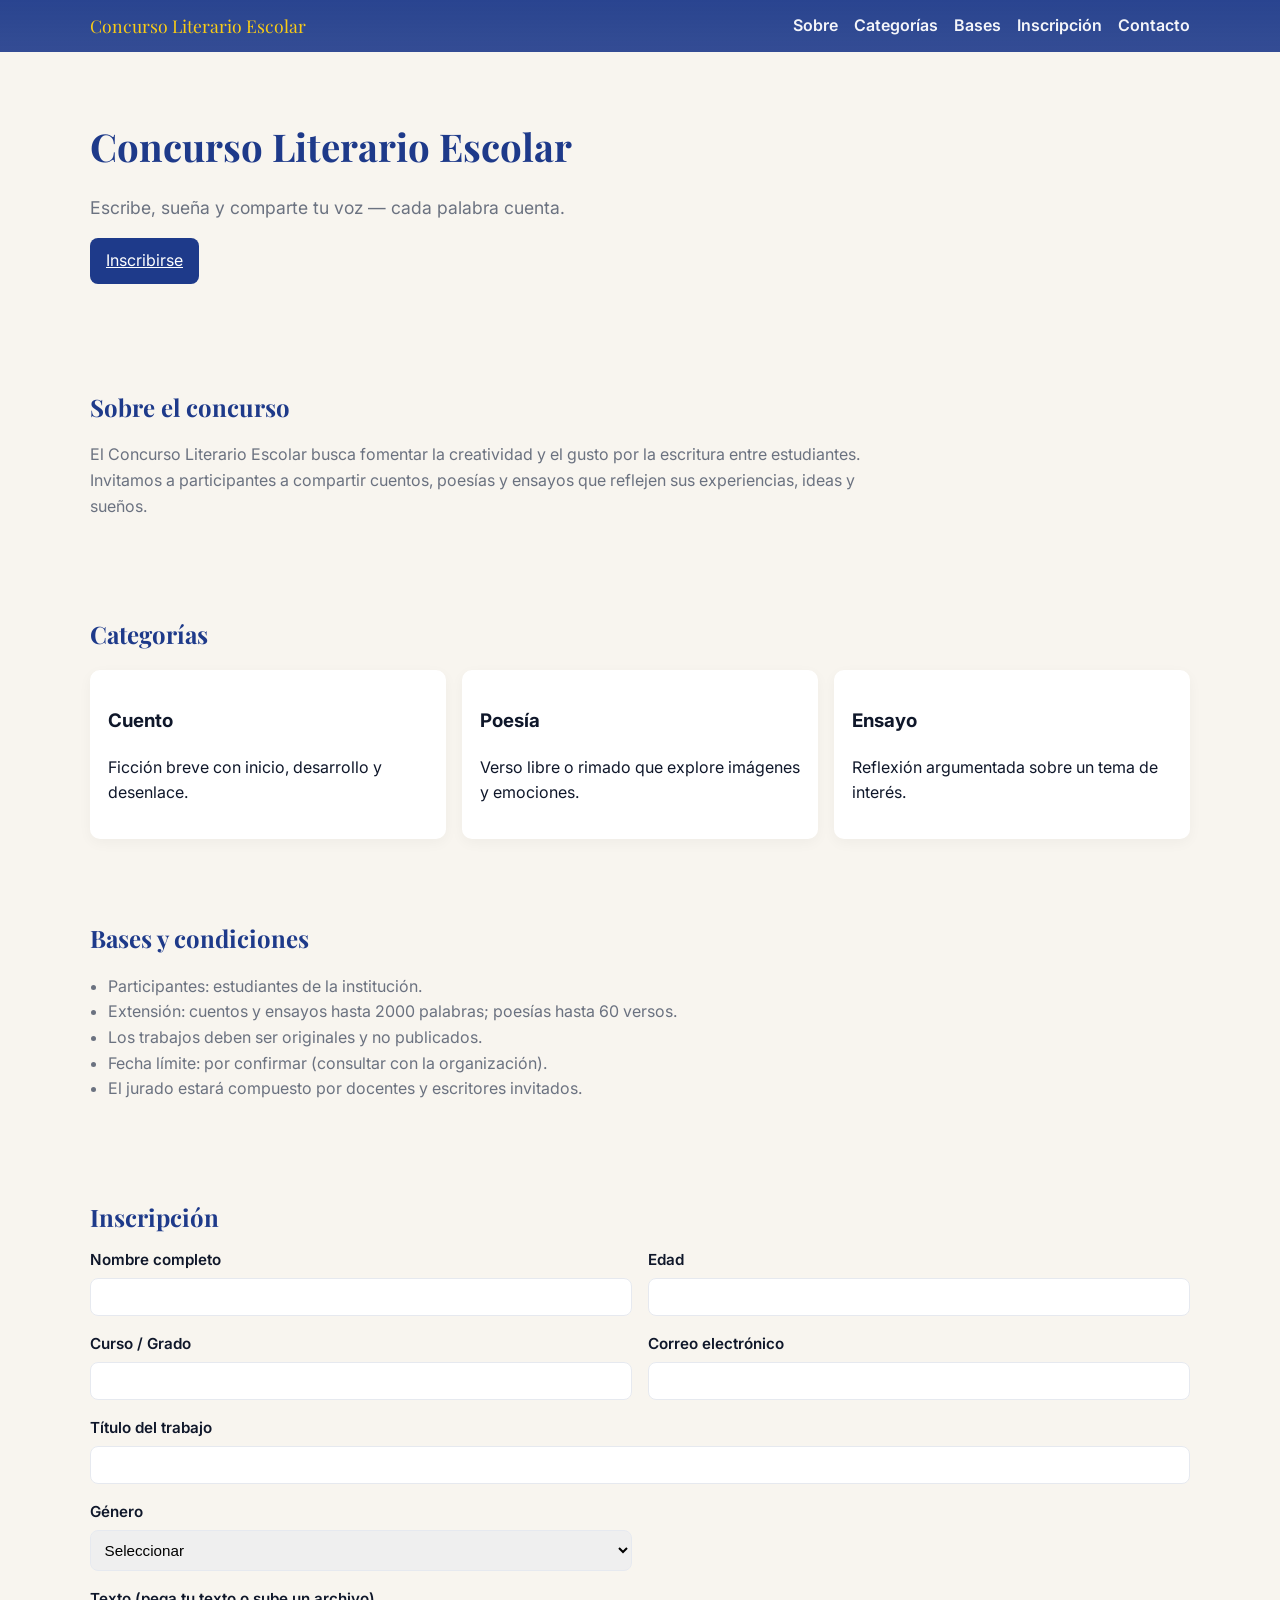
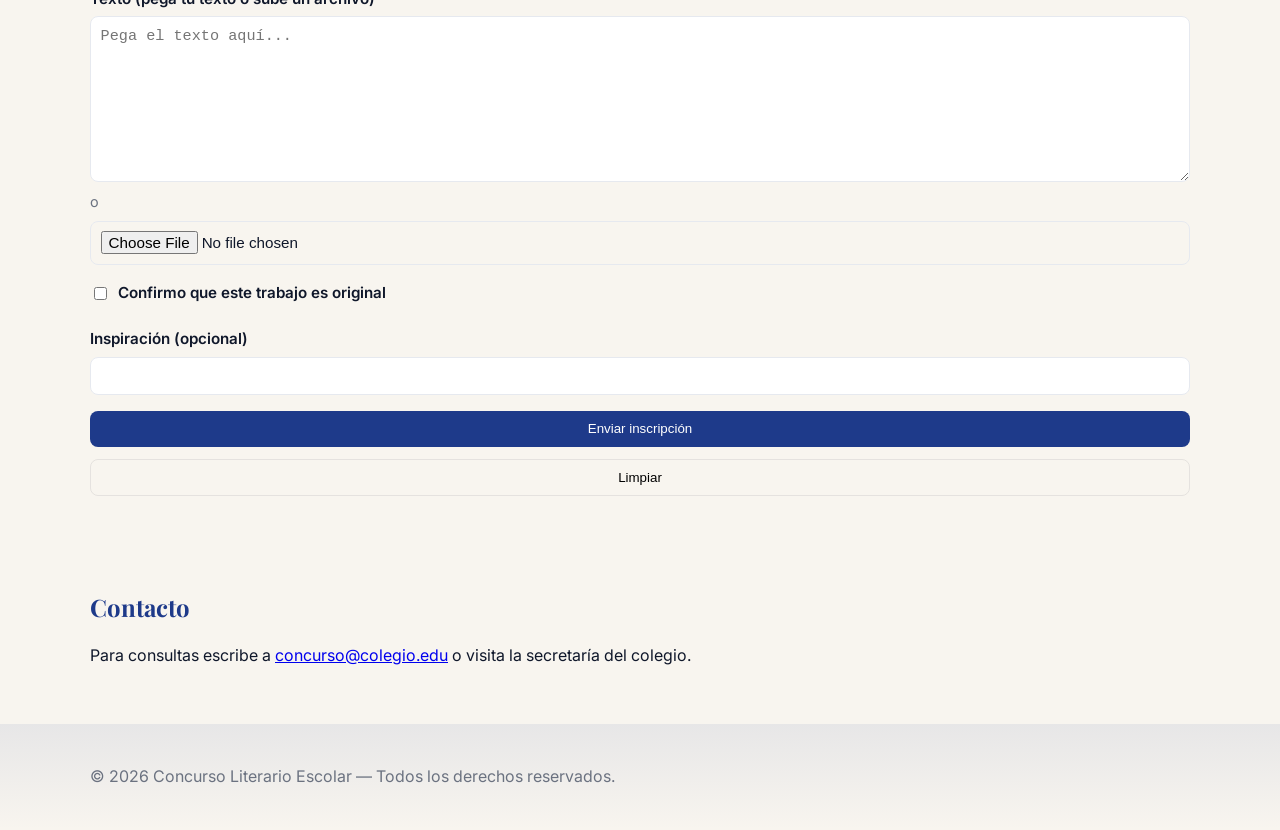
==== concurso literario/index.html @ e8740b3d "Add files via upload" ====
<!doctype html>
<html lang="es">
  <head>
    <meta charset="utf-8" />
    <meta name="viewport" content="width=device-width, initial-scale=1" />
    <title>Concurso Literario Escolar</title>
    <link rel="preconnect" href="https://fonts.googleapis.com">
    <link rel="preconnect" href="https://fonts.gstatic.com" crossorigin>
    <link href="https://fonts.googleapis.com/css2?family=Playfair+Display:wght@400;700&family=Inter:wght@300;400;600&display=swap" rel="stylesheet">
    <link rel="stylesheet" href="styles.css">
  </head>
  <body>
    <header class="site-header">
      <nav class="nav container">
        <a class="logo" href="#">Concurso Literario Escolar</a>
        <ul class="nav-links">
          <li><a href="#about">Sobre</a></li>
          <li><a href="#categories">Categorías</a></li>
          <li><a href="#rules">Bases</a></li>
          <li><a href="#register">Inscripción</a></li>
          <li><a href="#contact">Contacto</a></li>
        </ul>
      </nav>
    </header>

    <main>
      <section id="hero" class="hero">
        <div class="container hero-inner fade-in">
          <h1 class="hero-title">Concurso Literario Escolar</h1>
          <p class="hero-sub">Escribe, sueña y comparte tu voz — cada palabra cuenta.</p>
          <a class="btn primary" href="#register">Inscribirse</a>
        </div>
      </section>

      <section id="about" class="section container fade-in">
        <h2 class="section-title">Sobre el concurso</h2>
        <p class="lead">El Concurso Literario Escolar busca fomentar la creatividad y el gusto por la escritura entre estudiantes. Invitamos a participantes a compartir cuentos, poesías y ensayos que reflejen sus experiencias, ideas y sueños.</p>
      </section>

      <section id="categories" class="section container fade-in">
        <h2 class="section-title">Categorías</h2>
        <div class="cards">
          <article class="card">
            <h3>Cuento</h3>
            <p>Ficción breve con inicio, desarrollo y desenlace.</p>
          </article>
          <article class="card">
            <h3>Poesía</h3>
            <p>Verso libre o rimado que explore imágenes y emociones.</p>
          </article>
          <article class="card">
            <h3>Ensayo</h3>
            <p>Reflexión argumentada sobre un tema de interés.</p>
          </article>
        </div>
      </section>

      <section id="rules" class="section container fade-in">
        <h2 class="section-title">Bases y condiciones</h2>
        <ul class="rules-list">
          <li>Participantes: estudiantes de la institución.</li>
          <li>Extensión: cuentos y ensayos hasta 2000 palabras; poesías hasta 60 versos.</li>
          <li>Los trabajos deben ser originales y no publicados.</li>
          <li>Fecha límite: por confirmar (consultar con la organización).</li>
          <li>El jurado estará compuesto por docentes y escritores invitados.</li>
        </ul>
      </section>

      <section id="register" class="section container fade-in">
        <h2 class="section-title">Inscripción</h2>
        <form id="registrationForm" class="form-grid" novalidate>
          <div class="field">
            <label for="fullName">Nombre completo</label>
            <input id="fullName" name="fullName" type="text" required>
          </div>

          <div class="field">
            <label for="age">Edad</label>
            <input id="age" name="age" type="number" min="6" max="120" required>
          </div>

          <div class="field">
            <label for="grade">Curso / Grado</label>
            <input id="grade" name="grade" type="text" required>
          </div>

          <div class="field">
            <label for="email">Correo electrónico</label>
            <input id="email" name="email" type="email" required>
          </div>

          <div class="field wide">
            <label for="title">Título del trabajo</label>
            <input id="title" name="title" type="text" required>
          </div>

          <div class="field">
            <label for="genre">Género</label>
            <select id="genre" name="genre" required>
              <option value="">Seleccionar</option>
              <option value="cuento">Cuento</option>
              <option value="poesia">Poesía</option>
              <option value="ensayo">Ensayo</option>
            </select>
          </div>

          <div class="field wide">
            <label for="text">Texto (pega tu texto o sube un archivo)</label>
            <textarea id="text" name="text" rows="8" placeholder="Pega el texto aquí..."></textarea>
            <div class="or">o</div>
            <input id="file" name="file" type="file" accept=".txt,.doc,.docx,.pdf">
          </div>

          <div class="field wide">
            <label class="checkbox"><input id="original" name="original" type="checkbox" required>Confirmo que este trabajo es original</label>
          </div>

          <div class="field wide">
            <label for="inspiration">Inspiración (opcional)</label>
            <input id="inspiration" name="inspiration" type="text">
          </div>

          <div class="field wide actions">
            <button class="btn primary" type="submit">Enviar inscripción</button>
            <button class="btn ghost" type="reset">Limpiar</button>
          </div>
        </form>
        <div id="formMessage" class="form-message" aria-live="polite"></div>
      </section>

      <section id="contact" class="section container fade-in">
        <h2 class="section-title">Contacto</h2>
        <p>Para consultas escribe a <a href="mailto:concurso@colegio.edu">concurso@colegio.edu</a> o visita la secretaría del colegio.</p>
      </section>
    </main>

    <footer class="site-footer">
      <div class="container">
        <p>&copy; <span id="year"></span> Concurso Literario Escolar — Todos los derechos reservados.</p>
      </div>
    </footer>

    <script src="script.js"></script>
  </body>
</html>
---- concurso literario/styles.css ----
:root{
  --dark-blue:#1e3a8a;
  --soft-yellow:#facc15;
  --cream:#f8f5ef;
  --muted:#6b7280;
  --max-width:1100px;
}
*{box-sizing:border-box}
html,body{height:100%;margin:0;font-family:Inter,system-ui,-apple-system,Segoe UI,Roboto,"Helvetica Neue",Arial}
body{background:var(--cream);color:#0f172a;line-height:1.6}
.container{width:90%;max-width:var(--max-width);margin:0 auto}

/* Header */
.site-header{background:linear-gradient(180deg, rgba(30,58,138,0.95), rgba(30,58,138,0.9));color:white;position:sticky;top:0;z-index:50}
.nav{display:flex;align-items:center;justify-content:space-between;padding:0.75rem 0}
.logo{font-family:Playfair Display,serif;font-size:1.1rem;color:var(--soft-yellow);text-decoration:none}
.nav-links{list-style:none;margin:0;padding:0;display:flex;gap:1rem}
.nav-links a{color:white;text-decoration:none;font-weight:600;opacity:0.95}
.nav-links a:hover{color:var(--soft-yellow)}

/* Hero */
.hero{padding:4rem 0;background:linear-gradient(180deg, rgba(255,255,255,0.02), rgba(255,255,255,0));}
.hero-inner{display:flex;flex-direction:column;align-items:flex-start;gap:1rem}
.hero-title{font-family:Playfair Display,serif;font-size:2.4rem;color:var(--dark-blue);margin:0}
.hero-sub{font-size:1.1rem;color:var(--muted);margin:0}
.btn{display:inline-block;padding:0.65rem 1rem;border-radius:8px;border:none;cursor:pointer;transition:transform .18s ease,box-shadow .18s ease}
.btn.primary{background:var(--dark-blue);color:white}
.btn.primary:hover{transform:translateY(-3px);box-shadow:0 6px 18px rgba(30,58,138,0.18)}
.btn.ghost{background:transparent;border:1px solid rgba(15,23,42,0.08)}

/* Sections */
.section{padding:2.5rem 0}
.section-title{font-family:Playfair Display,serif;font-size:1.5rem;color:var(--dark-blue);margin:0 0 0.75rem}
.lead{color:var(--muted);max-width:70%}

.cards{display:grid;grid-template-columns:repeat(3,1fr);gap:1rem;margin-top:1rem}
.card{background:white;padding:1.1rem;border-radius:10px;box-shadow:0 4px 14px rgba(2,6,23,0.04);transition:transform .18s ease}
.card:hover{transform:translateY(-6px)}

.rules-list{padding-left:1.1rem;color:var(--muted)}

/* Form */
.form-grid{display:grid;grid-template-columns:repeat(2,1fr);gap:1rem}
.field{display:flex;flex-direction:column}
.field.wide{grid-column:1/-1}
.field label{font-weight:600;margin-bottom:0.35rem;font-size:0.95rem}
.field input,.field select,.field textarea{padding:0.6rem;border:1px solid #e6e9ef;border-radius:8px;font-size:0.95rem}
.field input:focus,.field select:focus,.field textarea:focus{outline:none;box-shadow:0 6px 18px rgba(30,58,138,0.06);border-color:var(--dark-blue)}
.or{margin:0.5rem 0;color:var(--muted);font-size:0.9rem}
.checkbox{display:flex;align-items:center;gap:0.5rem}
.actions{display:flex;gap:0.75rem;justify-content:flex-start}
.form-message{margin-top:0.75rem;color:green;font-weight:600}

/* Footer */
.site-footer{padding:1.5rem 0;background:linear-gradient(180deg, rgba(30,58,138,0.08), transparent);color:var(--muted)}

/* Utilities */
.fade-in{animation:fadeIn .7s ease both}
@keyframes fadeIn{from{opacity:0;transform:translateY(8px)}to{opacity:1;transform:none}}

/* Responsive */
@media (max-width:900px){
  .cards{grid-template-columns:repeat(2,1fr)}
  .lead{max-width:100%}
}
@media (max-width:700px){
  .nav-links{display:none}
  .hero-title{font-size:1.8rem}
  .form-grid{grid-template-columns:1fr}
  .cards{grid-template-columns:1fr}
}
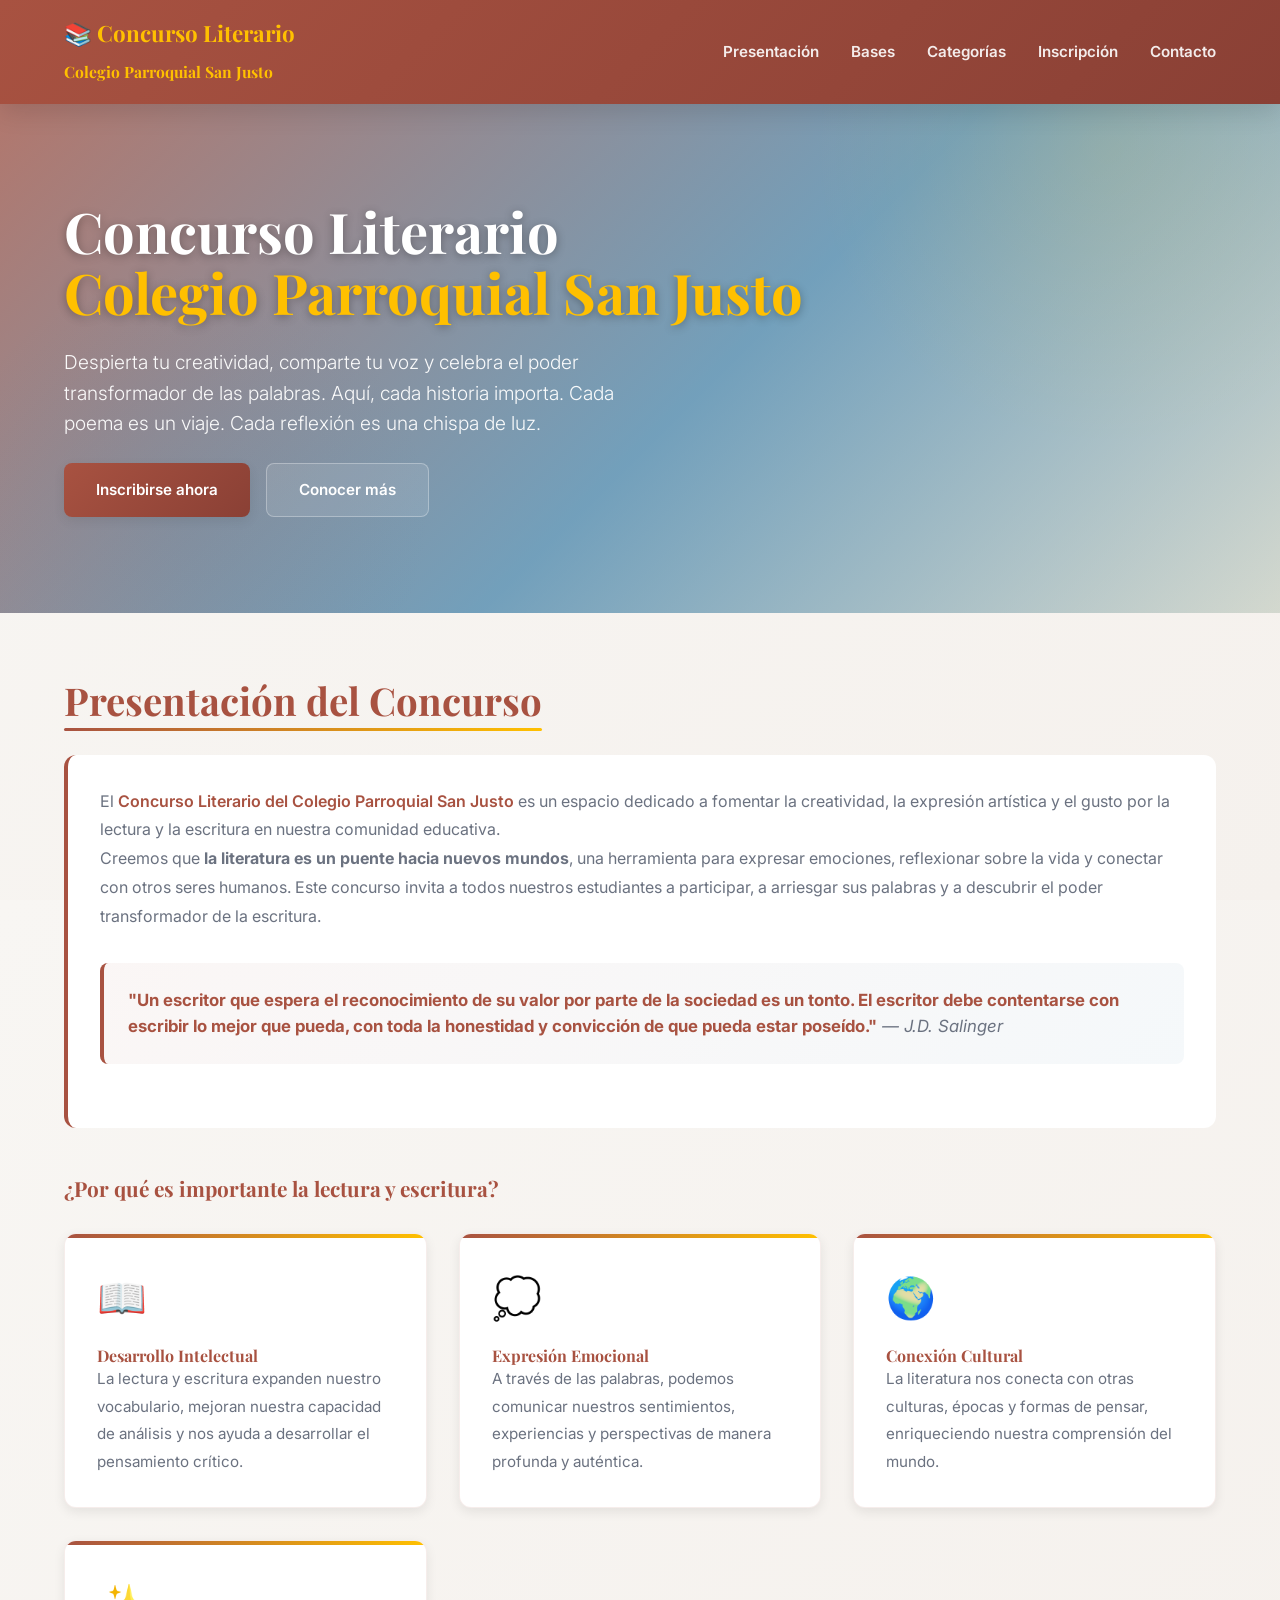
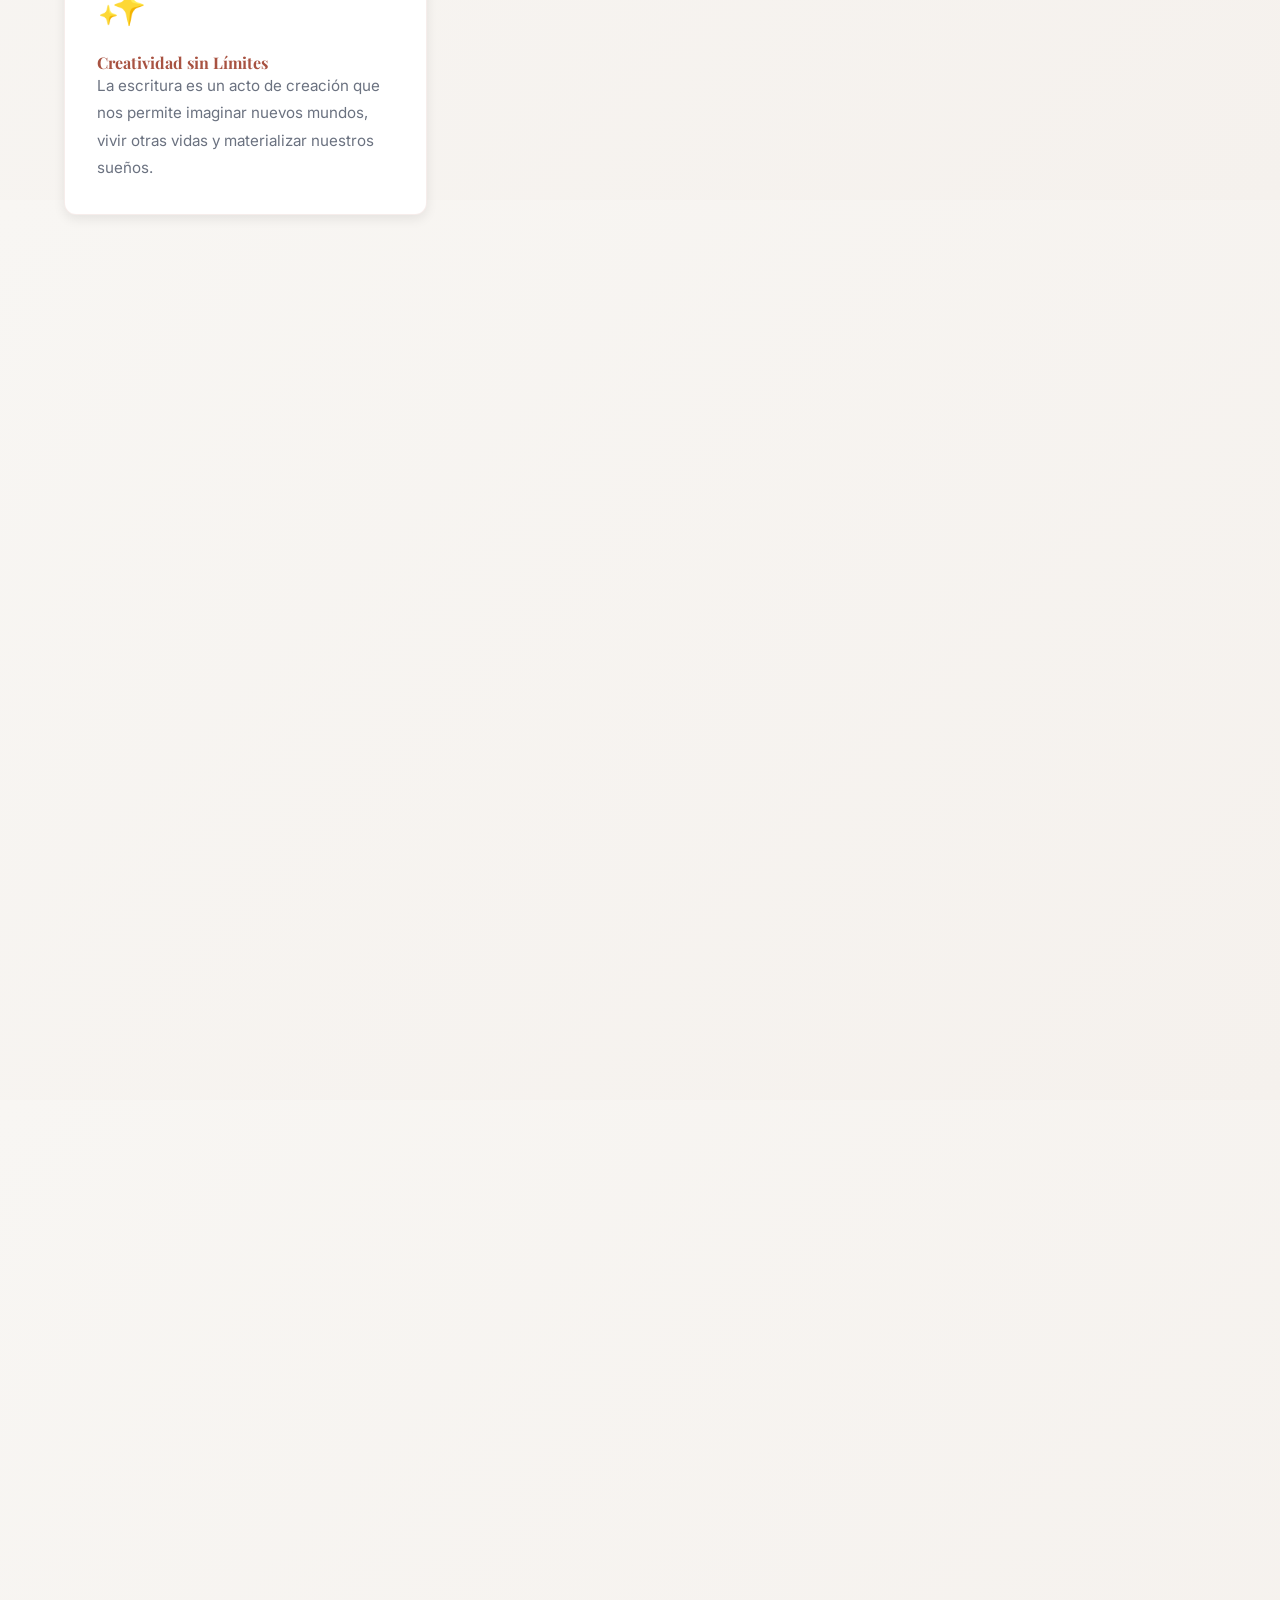
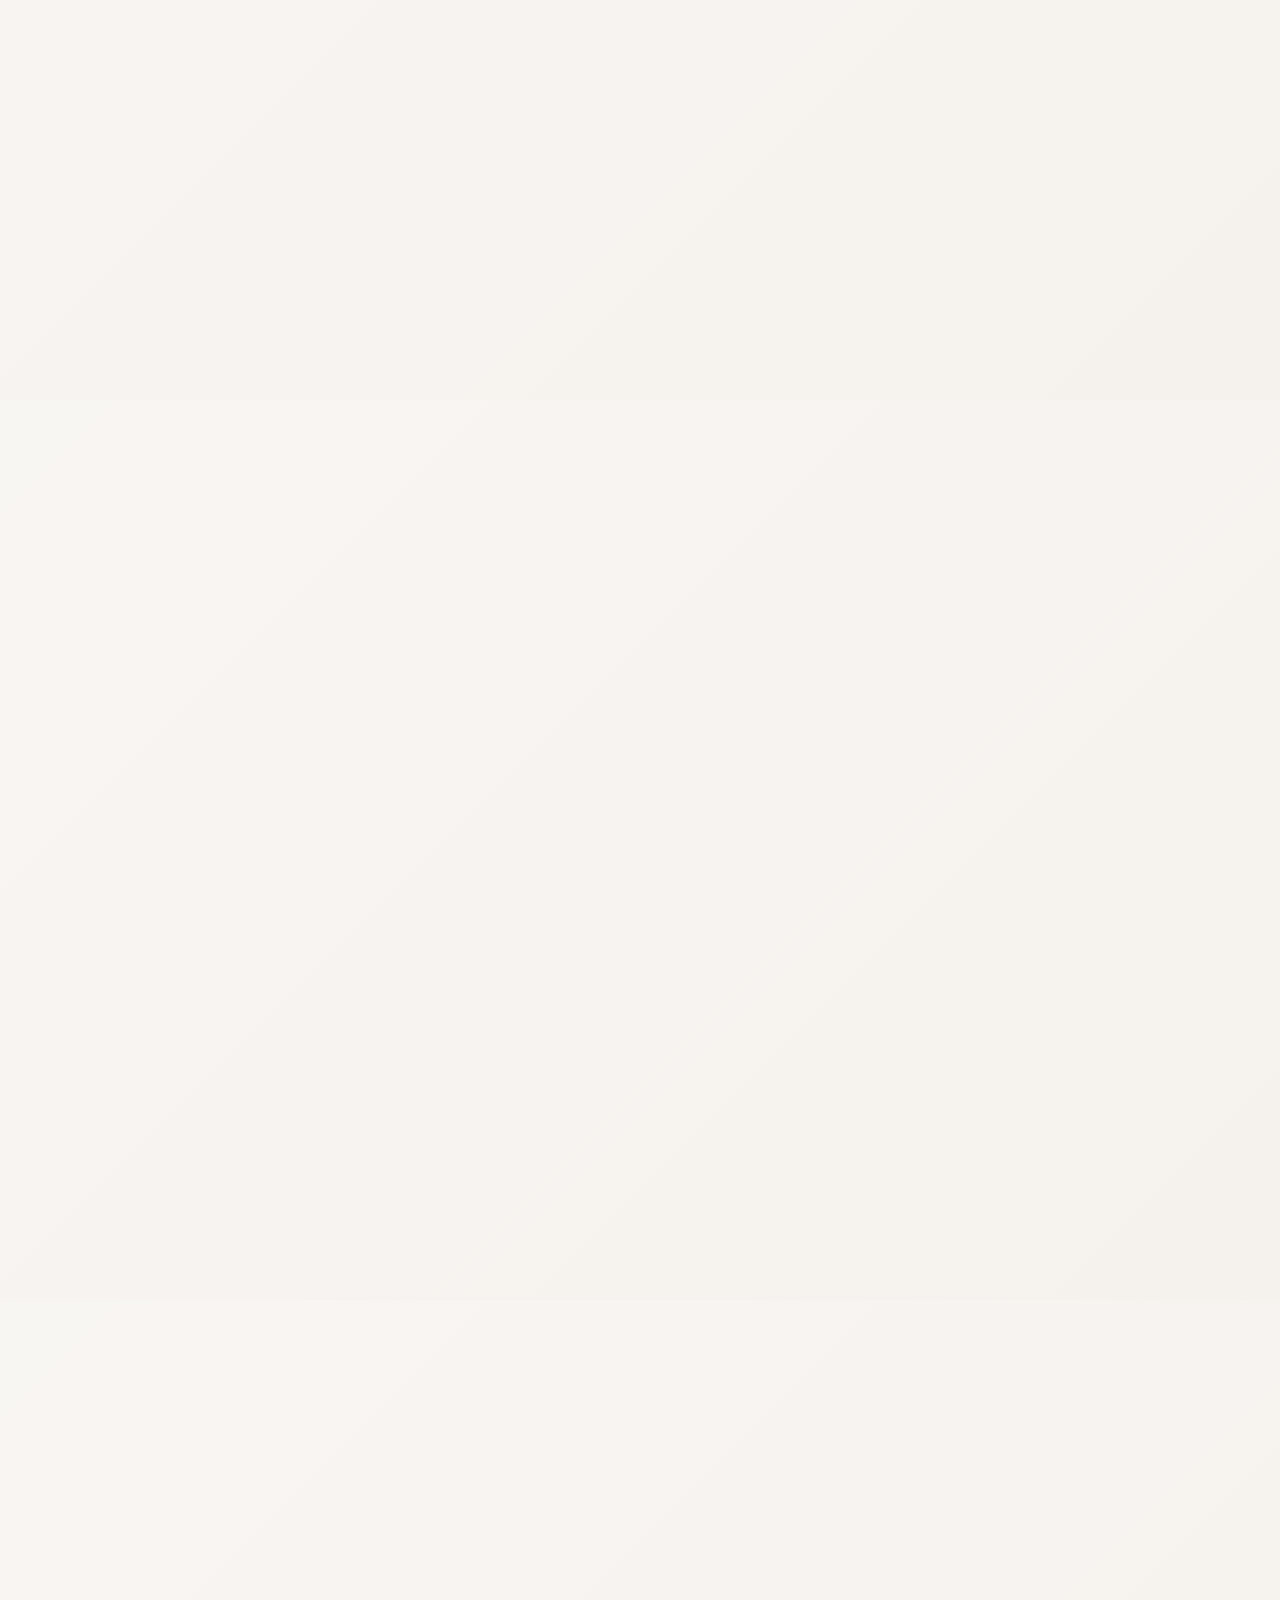
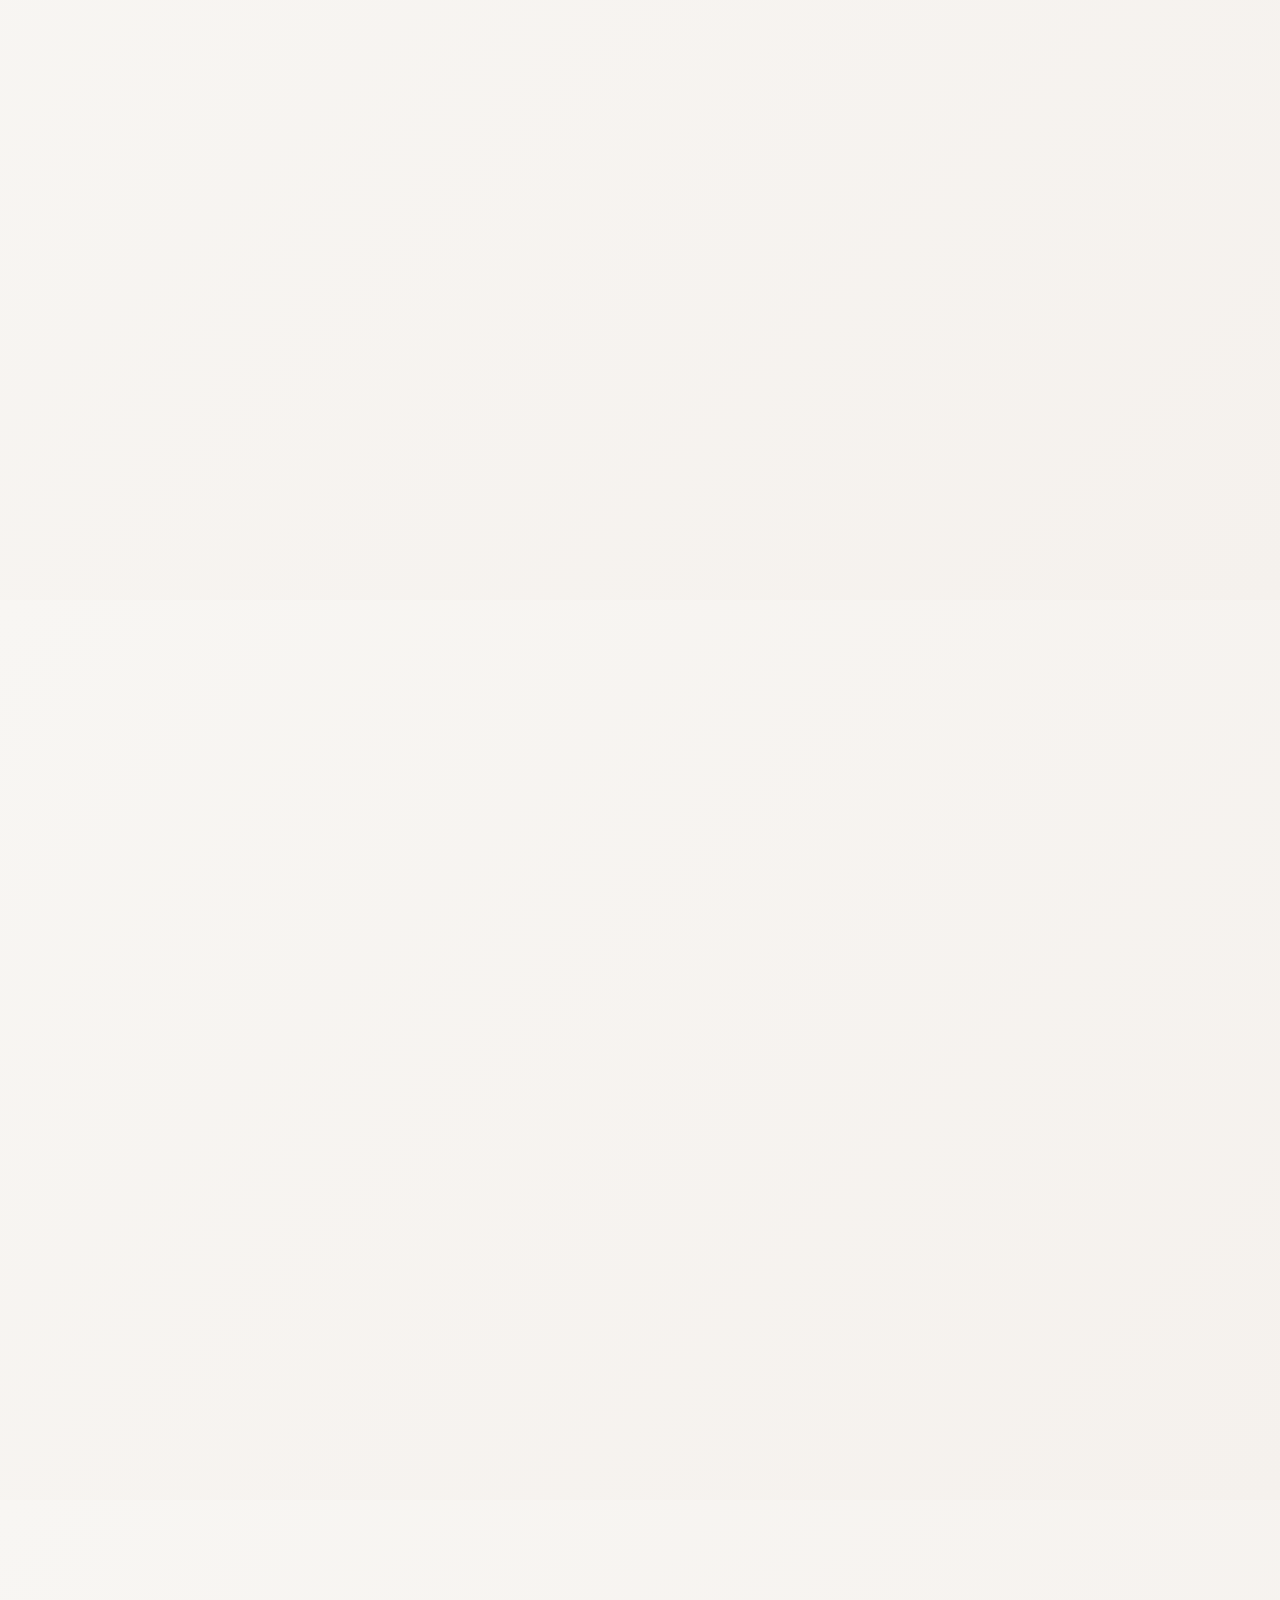
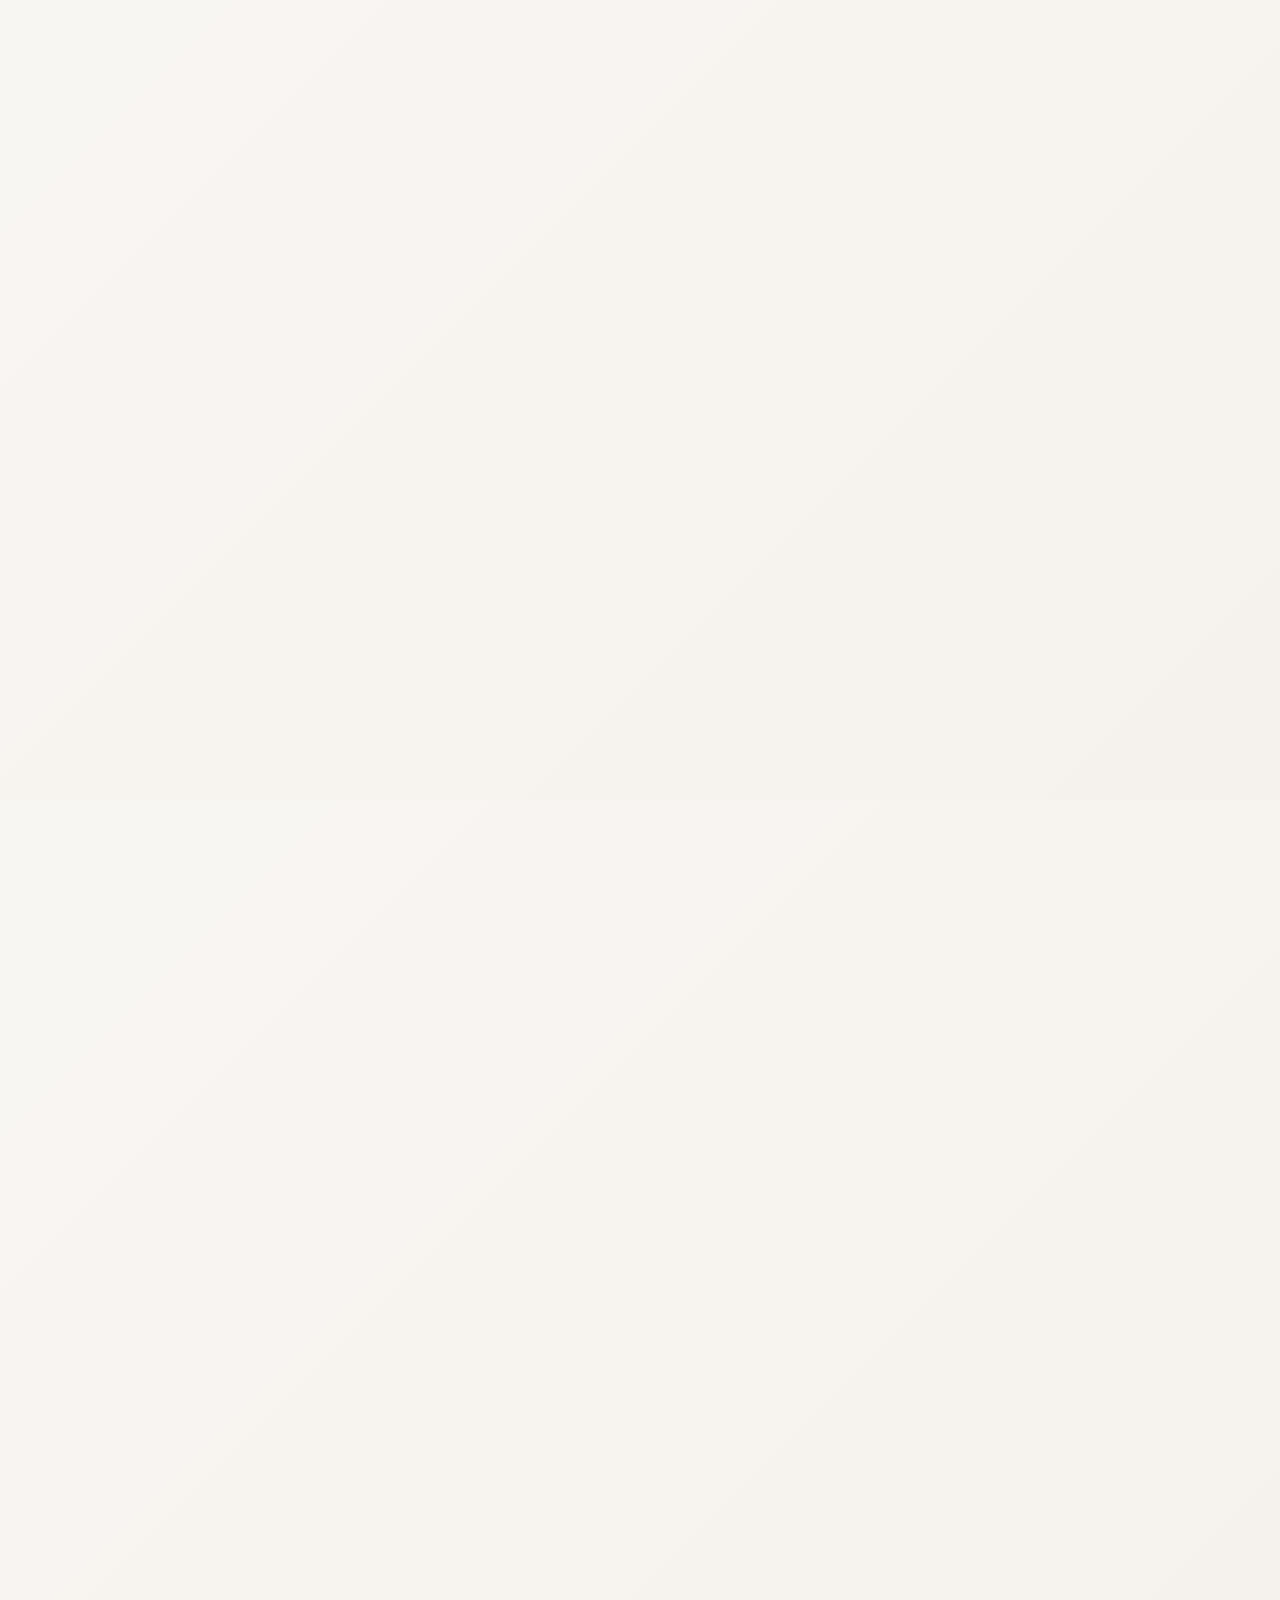
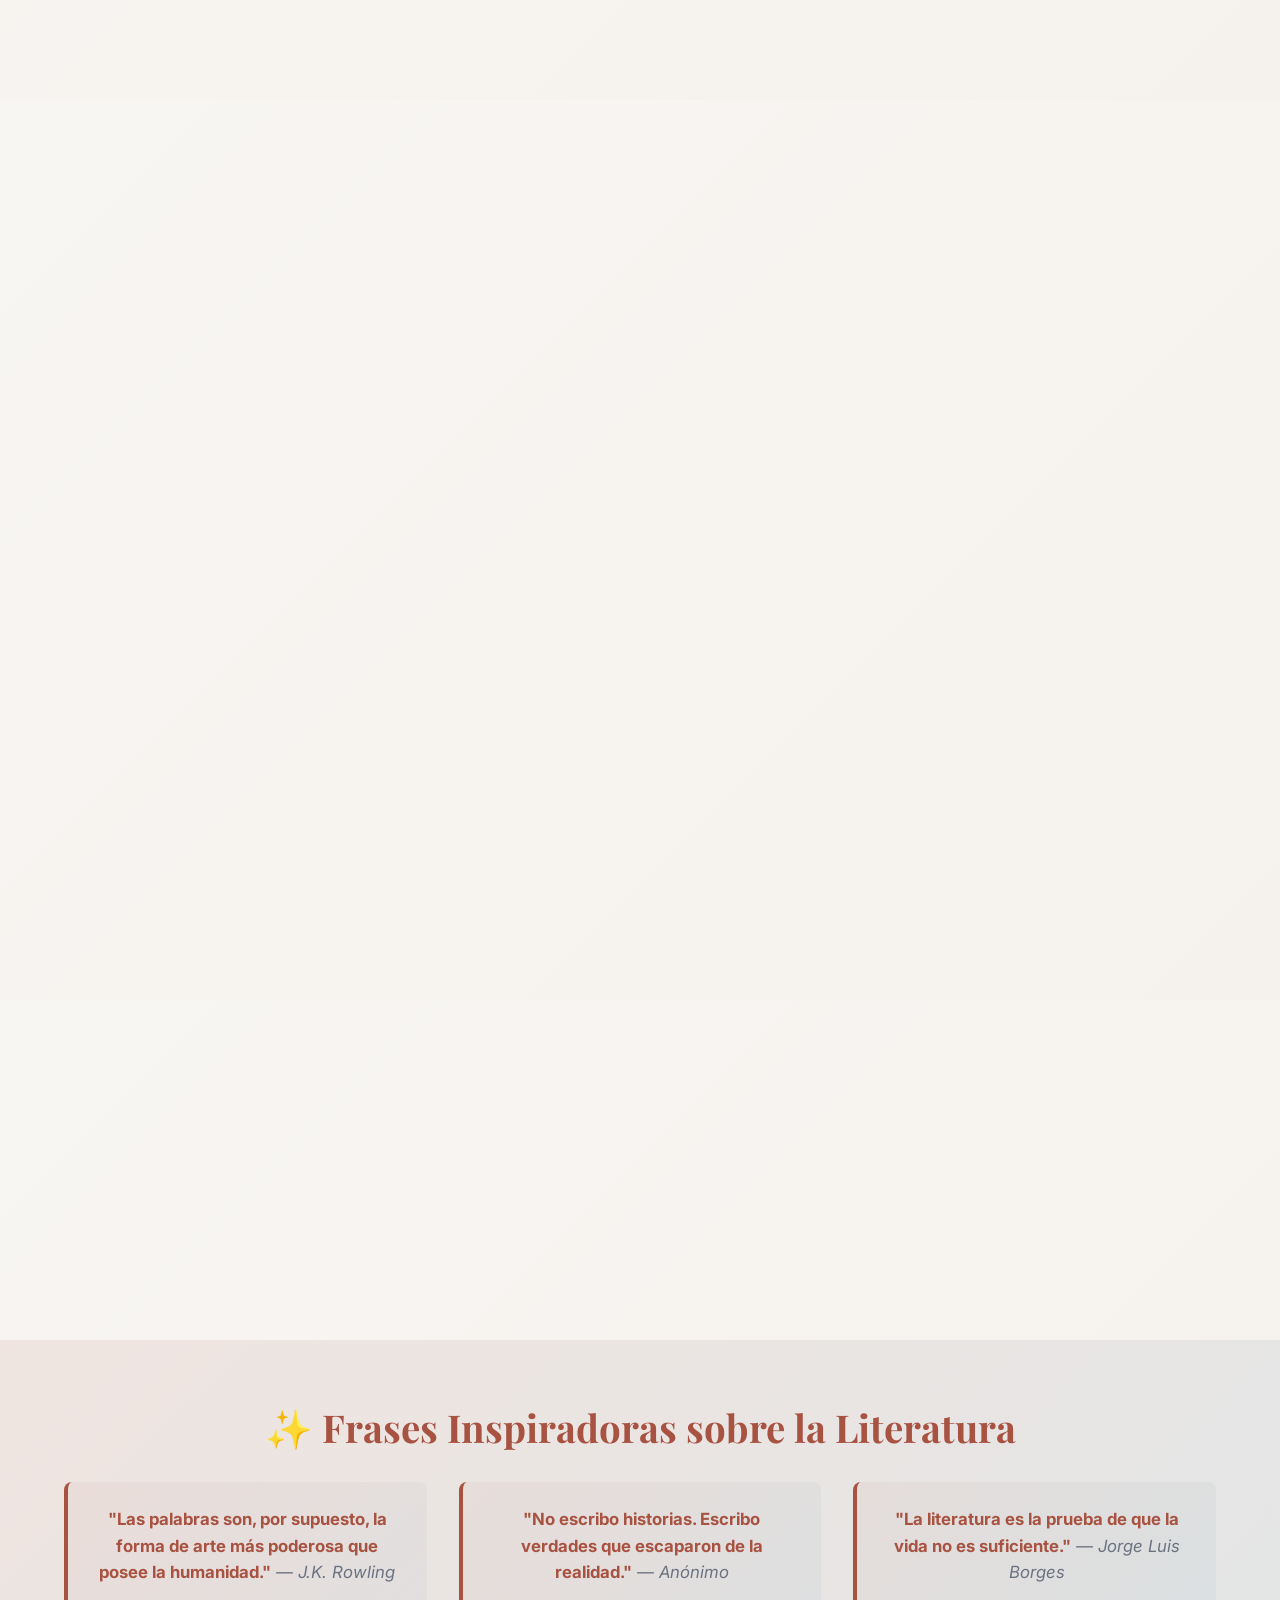
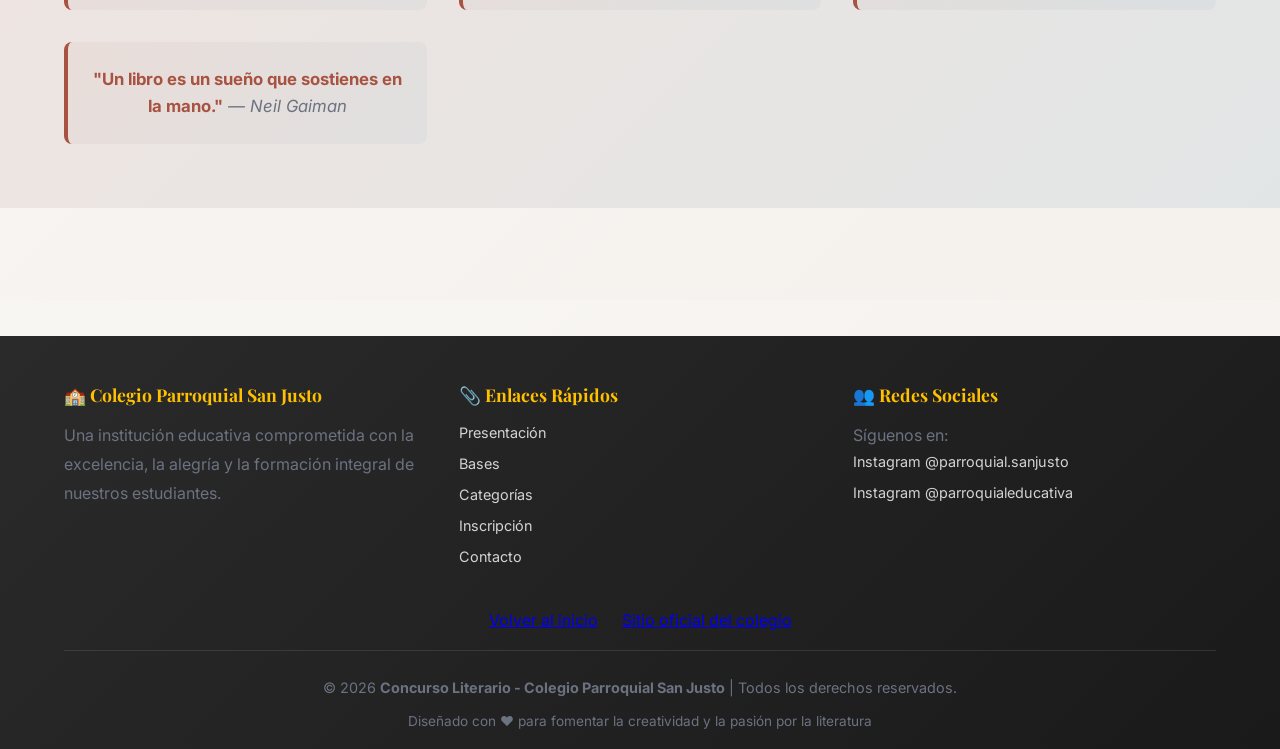
==== commit 1e201c81: "Inscripcion" ====
--- a/concurso literario/index.html
+++ b/concurso literario/index.html
@@ -1,145 +1,601 @@
-<!doctype html>
+<!DOCTYPE html>
 <html lang="es">
-  <head>
-    <meta charset="utf-8" />
-    <meta name="viewport" content="width=device-width, initial-scale=1" />
-    <title>Concurso Literario Escolar</title>
+<head>
+    <meta charset="UTF-8">
+    <meta name="viewport" content="width=device-width, initial-scale=1.0">
+    <meta name="description" content="Concurso Literario del Colegio Parroquial San Justo - Fomenta la creatividad y la pasión por la escritura">
+    <meta name="keywords" content="concurso, literario, escritura, colegio, poesía, cuento, ensayo">
+    <meta name="author" content="Colegio Parroquial San Justo">
+    
+    <title>Concurso Literario - Colegio Parroquial San Justo</title>
+    
+    <!-- Fonts -->
     <link rel="preconnect" href="https://fonts.googleapis.com">
     <link rel="preconnect" href="https://fonts.gstatic.com" crossorigin>
-    <link href="https://fonts.googleapis.com/css2?family=Playfair+Display:wght@400;700&family=Inter:wght@300;400;600&display=swap" rel="stylesheet">
+    <link href="https://fonts.googleapis.com/css2?family=Playfair+Display:wght@400;700&family=Inter:wght@300;400;500;600;700&display=swap" rel="stylesheet">
+    
+    <!-- Styles -->
     <link rel="stylesheet" href="styles.css">
-  </head>
-  <body>
+    
+    <!-- EmailJS CDN - Descomenta y configura tus credenciales cuando estés listo -->
+    <!-- <script type="text/javascript" src="https://cdn.jsdelivr.net/npm/@emailjs/browser@3/dist/build/index.min.js"></script> -->
+    <!-- INSTRUCCIONES EmailJS:
+         1. Ve a https://www.emailjs.com/ y crea una cuenta
+         2. Copia tu Public Key (ej: AbCdEfGhIjKlMnOpQrS)
+         3. Crea un Service (Gmail, Outlook, etc.) y copia el Service ID
+         4. Crea un Template para el formulario de inscripción y copia el Template ID
+         5. Reemplaza los valores de abajo:
+         PUBLIC_KEY = "TU_PUBLIC_KEY_AQUI"
+         SERVICE_ID = "TU_SERVICE_ID_AQUI"
+         TEMPLATE_ID_INSCRIPTION = "TU_TEMPLATE_ID_INSCRIPCION"
+         TEMPLATE_ID_CONTACT = "TU_TEMPLATE_ID_CONTACTO"
+    -->
+</head>
+<body>
+    <!-- HEADER Y NAVEGACIÓN -->
     <header class="site-header">
-      <nav class="nav container">
-        <a class="logo" href="#">Concurso Literario Escolar</a>
-        <ul class="nav-links">
-          <li><a href="#about">Sobre</a></li>
-          <li><a href="#categories">Categorías</a></li>
-          <li><a href="#rules">Bases</a></li>
-          <li><a href="#register">Inscripción</a></li>
-          <li><a href="#contact">Contacto</a></li>
-        </ul>
-      </nav>
+        <nav class="nav container">
+            <a class="logo" href="#hero">📚 Concurso Literario<br><span style="font-size: 0.7em;">Colegio Parroquial San Justo</span></a>
+            <button class="menu-toggle" aria-label="Abrir menú">☰</button>
+            <ul class="nav-links">
+                <li><a href="#presentation">Presentación</a></li>
+                <li><a href="#bases">Bases</a></li>
+                <li><a href="#categories">Categorías</a></li>
+                <li><a href="#inscription">Inscripción</a></li>
+                <li><a href="#contact">Contacto</a></li>
+            </ul>
+        </nav>
     </header>
 
     <main>
-      <section id="hero" class="hero">
-        <div class="container hero-inner fade-in">
-          <h1 class="hero-title">Concurso Literario Escolar</h1>
-          <p class="hero-sub">Escribe, sueña y comparte tu voz — cada palabra cuenta.</p>
-          <a class="btn primary" href="#register">Inscribirse</a>
+        <!-- HERO SECTION -->
+        <section id="hero" class="hero">
+            <div class="container hero-inner">
+                <h1 class="hero-title">Concurso Literario<span>Colegio Parroquial San Justo</span></h1>
+                <p class="hero-sub">Despierta tu creatividad, comparte tu voz y celebra el poder transformador de las palabras. Aquí, cada historia importa. Cada poema es un viaje. Cada reflexión es una chispa de luz.</p>
+                <div style="display: flex; gap: 1rem; flex-wrap: wrap;">
+                    <a class="btn primary" href="#inscription">Inscribirse ahora</a>
+                    <a class="btn ghost" href="#presentation">Conocer más</a>
+                </div>
+            </div>
+        </section>
+
+        <!-- PRESENTACIÓN -->
+        <section id="presentation" class="section container">
+            <h2 class="section-title">Presentación del Concurso</h2>
+            <div class="about-section">
+                <p>El <span class="highlight">Concurso Literario del Colegio Parroquial San Justo</span> es un espacio dedicado a fomentar la creatividad, la expresión artística y el gusto por la lectura y la escritura en nuestra comunidad educativa.</p>
+                <p>Creemos que <strong>la literatura es un puente hacia nuevos mundos</strong>, una herramienta para expresar emociones, reflexionar sobre la vida y conectar con otros seres humanos. Este concurso invita a todos nuestros estudiantes a participar, a arriesgar sus palabras y a descubrir el poder transformador de la escritura.</p>
+                <div class="quote">
+                    <strong>"Un escritor que espera el reconocimiento de su valor por parte de la sociedad es un tonto. El escritor debe contentarse con escribir lo mejor que pueda, con toda la honestidad y convicción de que pueda estar poseído."</strong> — J.D. Salinger
+                </div>
+            </div>
+
+            <!-- IMPORTANCIA DE LA LECTURA Y ESCRITURA -->
+            <div style="margin-top: 3rem;">
+                <h3 style="color: var(--primary-red); margin-bottom: 1.5rem;">¿Por qué es importante la lectura y escritura?</h3>
+                <div class="cards-grid">
+                    <div class="card">
+                        <div class="card-icon">📖</div>
+                        <h4 style="color: var(--primary-red);">Desarrollo Intelectual</h4>
+                        <p>La lectura y escritura expanden nuestro vocabulario, mejoran nuestra capacidad de análisis y nos ayuda a desarrollar el pensamiento crítico.</p>
+                    </div>
+                    <div class="card">
+                        <div class="card-icon">💭</div>
+                        <h4 style="color: var(--primary-red);">Expresión Emocional</h4>
+                        <p>A través de las palabras, podemos comunicar nuestros sentimientos, experiencias y perspectivas de manera profunda y auténtica.</p>
+                    </div>
+                    <div class="card">
+                        <div class="card-icon">🌍</div>
+                        <h4 style="color: var(--primary-red);">Conexión Cultural</h4>
+                        <p>La literatura nos conecta con otras culturas, épocas y formas de pensar, enriqueciendo nuestra comprensión del mundo.</p>
+                    </div>
+                    <div class="card">
+                        <div class="card-icon">✨</div>
+                        <h4 style="color: var(--primary-red);">Creatividad sin Límites</h4>
+                        <p>La escritura es un acto de creación que nos permite imaginar nuevos mundos, vivir otras vidas y materializar nuestros sueños.</p>
+                    </div>
+                </div>
+            </div>
+        </section>
+
+        <!-- BASES Y CONDICIONES -->
+        <section id="bases" class="section container">
+            <h2 class="section-title">Bases y Condiciones</h2>
+            
+            <div style="display: grid; grid-template-columns: repeat(auto-fit, minmax(300px, 1fr)); gap: 2rem; margin-top: 2rem;">
+                <div class="card">
+                    <h3>👥 Participantes</h3>
+                    <p>Todos los estudiantes del Colegio Parroquial San Justo, de cualquier nivel y división, pueden participar.</p>
+                </div>
+                <div class="card">
+                    <h3>📝 Extensión</h3>
+                    <ul class="checklist">
+                        <li>Cuentos y narrativas: hasta 3000 palabras</li>
+                        <li>Poesías: hasta 100 versos</li>
+                        <li>Ensayos: hasta 2500 palabras</li>
+                        <li>Microcuentos: hasta 500 palabras</li>
+                    </ul>
+                </div>
+                <div class="card">
+                    <h3>⏰ Fechas Importantes</h3>
+                    <p><strong>Inscripción:</strong> Hasta el [FECHA A CONFIRMAR]<br>
+                    <strong>Cierre de inscripciones:</strong> [FECHA A CONFIRMAR]<br>
+                    <strong>Fallo de jurado:</strong> [FECHA A CONFIRMAR]<br>
+                    <strong>Ceremonia de premiación:</strong> [FECHA A CONFIRMAR]</p>
+                </div>
+                <div class="card">
+                    <h3>✅ Requisitos Obligatorios</h3>
+                    <ul class="checklist">
+                        <li>Trabajo original e inédito</li>
+                        <li>Autoría única o grupal (máx. 3 autores)</li>
+                        <li>Trabajo no publicado en otros concursos</li>
+                        <li>Declaración de originalidad firmada</li>
+                    </ul>
+                </div>
+                <div class="card">
+                    <h3>🏆 Jurado y Evaluación</h3>
+                    <p>El jurado estará compuesto por docentes especializados, escritores invitados y personalidades destacadas del ámbito literario.</p>
+                </div>
+                <div class="card">
+                    <h3>🎁 Premios</h3>
+                    <ul class="checklist">
+                        <li>Menciones de honor por categoría</li>
+                        <li>Reconocimiento público</li>
+                        <li>Publicación en revista escolar</li>
+                        <li>Certificados de participación</li>
+                    </ul>
+                </div>
+            </div>
+        </section>
+
+        <!-- CATEGORÍAS Y GÉNEROS -->
+        <section id="categories" class="section container">
+            <h2 class="section-title">Categorías y Géneros Literarios</h2>
+            
+            <div style="margin-top: 2rem;">
+                <h3 style="color: var(--primary-red); margin-bottom: 1rem;">📚 Categorías Disponibles</h3>
+                <div class="cards-grid">
+                    <div class="card"><h4>Cuento</h4><p>Historia breve con trama completa, personajes definidos y conclusión.</p></div>
+                    <div class="card"><h4>Poesía</h4><p>Verso libre o rimado que explora imágenes, ritmo y emoción.</p></div>
+                    <div class="card"><h4>Ensayo</h4><p>Reflexión argumentada sobre un tema específico.</p></div>
+                    <div class="card"><h4>Crónica</h4><p>Relato de eventos reales ordenados cronológicamente.</p></div>
+                    <div class="card"><h4>Microcuento</h4><p>Cuento extremadamente breve con máximo impacto narrativo.</p></div>
+                    <div class="card"><h4>Relato Breve</h4><p>Narración concisa con elementos de sorpresa o giro final.</p></div>
+                    <div class="card"><h4>Relato Histórico</h4><p>Narrativa basada en hechos históricos reinterpretados.</p></div>
+                    <div class="card"><h4>Narrativa Juvenil</h4><p>Historias dirigidas al público adolescente.</p></div>
+                    <div class="card"><h4>Narrativa Fantástica</h4><p>Mundos imaginarios con elementos mágicos.</p></div>
+                    <div class="card"><h4>Ciencia Ficción</h4><p>Historias futuristas con base científica.</p></div>
+                    <div class="card"><h4>Terror</h4><p>Narrativas que buscan generar suspense y miedo.</p></div>
+                    <div class="card"><h4>Misterio</h4><p>Historias con enigmas y revelaciones.</p></div>
+                    <div class="card"><h4>Aventura</h4><p>Relatos de exploración y desafíos.</p></div>
+                    <div class="card"><h4>Drama</h4><p>Historias que exploran conflictos emocionales profundos.</p></div>
+                    <div class="card"><h4>Humor</h4><p>Textos que buscan provocar risa y entretenimiento.</p></div>
+                    <div class="card"><h4>Reflexión Personal</h4><p>Textos introspectivos sobre experiencias personales.</p></div>
+                    <div class="card"><h4>Carta Literaria</h4><p>Comunicación en formato epistolar.</p></div>
+                    <div class="card"><h4>Fábula</h4><p>Relato moral con personajes frecuentemente animales.</p></div>
+                    <div class="card"><h4>Leyenda</h4><p>Narrativa que mezcla realidad con elementos legendarios.</p></div>
+                    <div class="card"><h4>Texto Libre</h4><p>Experimentación sin restricciones de género.</p></div>
+                </div>
+            </div>
+
+            <div style="margin-top: 3rem;">
+                <h3 style="color: var(--primary-red); margin-bottom: 1rem;">🎭 Géneros Literarios</h3>
+                <div class="table-container">
+                    <table>
+                        <thead>
+                            <tr>
+                                <th>Género</th>
+                                <th>Descripción</th>
+                                <th>Características Principales</th>
+                            </tr>
+                        </thead>
+                        <tbody>
+                            <tr>
+                                <td><strong>Narrativo</strong></td>
+                                <td>Enfoque en contar historias</td>
+                                <td>Personajes, trama, conflicto</td>
+                            </tr>
+                            <tr>
+                                <td><strong>Lírico</strong></td>
+                                <td>Expresión de sentimientos</td>
+                                <td>Verso, ritmo, musicalidad</td>
+                            </tr>
+                            <tr>
+                                <td><strong>Dramático</strong></td>
+                                <td>Diálogos y acciones</td>
+                                <td>Diálogos, acotaciones</td>
+                            </tr>
+                            <tr>
+                                <td><strong>Ensayístico</strong></td>
+                                <td>Análisis y reflexión</td>
+                                <td>Argumentación, subjetividad</td>
+                            </tr>
+                            <tr>
+                                <td><strong>Epistolar</strong></td>
+                                <td>Comunicación por cartas</td>
+                                <td>Formato epistolar, intimidad</td>
+                            </tr>
+                            <tr>
+                                <td><strong>Fantástico</strong></td>
+                                <td>Mundos imaginarios</td>
+                                <td>Lo sobrenatural, lo mágico</td>
+                            </tr>
+                            <tr>
+                                <td><strong>Realista</strong></td>
+                                <td>Reflejo de la realidad</td>
+                                <td>Verosimilitud, cotidianidad</td>
+                            </tr>
+                            <tr>
+                                <td><strong>Histórico</strong></td>
+                                <td>Basado en hechos históricos</td>
+                                <td>Contexto temporal, fidelidad</td>
+                            </tr>
+                            <tr>
+                                <td><strong>Policial</strong></td>
+                                <td>Investigación y crímenes</td>
+                                <td>Misterio, deducción</td>
+                            </tr>
+                            <tr>
+                                <td><strong>Suspenso</strong></td>
+                                <td>Tensión y expectativa</td>
+                                <td>Ritmo acelerado, incertidumbre</td>
+                            </tr>
+                            <tr>
+                                <td><strong>Terror Psicológico</strong></td>
+                                <td>Miedo mental</td>
+                                <td>Angustia, perturbación</td>
+                            </tr>
+                            <tr>
+                                <td><strong>Ciencia Ficción</strong></td>
+                                <td>Futuros especulativos</td>
+                                <td>Tecnología, mundos alternativos</td>
+                            </tr>
+                            <tr>
+                                <td><strong>Distopía</strong></td>
+                                <td>Futuros negativos</td>
+                                <td>Crítica social, oscuridad</td>
+                            </tr>
+                            <tr>
+                                <td><strong>Aventura</strong></td>
+                                <td>Viajes y desafíos</td>
+                                <td>Acción, exploración</td>
+                            </tr>
+                            <tr>
+                                <td><strong>Romance</strong></td>
+                                <td>Relaciones amorosas</td>
+                                <td>Emociones, conflicto amoroso</td>
+                            </tr>
+                            <tr>
+                                <td><strong>Comedia</strong></td>
+                                <td>Humor y risa</td>
+                                <td>Situaciones cómicas, diálogos</td>
+                            </tr>
+                            <tr>
+                                <td><strong>Satírico</strong></td>
+                                <td>Crítica mediante sátira</td>
+                                <td>Ironía, exageración</td>
+                            </tr>
+                            <tr>
+                                <td><strong>Filosófico</strong></td>
+                                <td>Reflexión profunda</td>
+                                <td>Ideas, preguntas existenciales</td>
+                            </tr>
+                            <tr>
+                                <td><strong>Religioso</strong></td>
+                                <td>Temas espirituales</td>
+                                <td>Fe, trascendencia, valores</td>
+                            </tr>
+                            <tr>
+                                <td><strong>Costumbrista</strong></td>
+                                <td>Tradiciones y costumbres</td>
+                                <td>Descripción de hábitos locales</td>
+                            </tr>
+                        </tbody>
+                    </table>
+                </div>
+            </div>
+        </section>
+
+        <!-- FORMULARIO DE INSCRIPCIÓN -->
+        <section id="inscription" class="section container">
+            <h2 class="section-title">Formulario de Inscripción</h2>
+            <form id="registrationForm" class="form-container">
+                <h3 class="form-title">Completa tus datos y sube tu obra</h3>
+
+                <!-- DATOS PERSONALES -->
+                <fieldset style="border: none; padding: 0; margin-bottom: 2rem;">
+                    <legend style="font-weight: 700; color: var(--primary-red); margin-bottom: 1rem;">Datos Personales</legend>
+                    <div class="form-grid">
+                        <div class="field">
+                            <label for="fullName">Nombre y Apellido <span class="required">*</span></label>
+                            <input id="fullName" name="fullName" type="text" required>
+                        </div>
+                        <div class="field">
+                            <label for="age">Edad <span class="required">*</span></label>
+                            <input id="age" name="age" type="number" min="8" max="120" required>
+                        </div>
+                        <div class="field">
+                            <label for="grade">Curso <span class="required">*</span></label>
+                            <input id="grade" name="grade" type="text" placeholder="Ej: 2do Año A" required>
+                        </div>
+                        <div class="field">
+                            <label for="division">División <span class="required">*</span></label>
+                            <input id="division" name="division" type="text" placeholder="Ej: A, B, C" required>
+                        </div>
+                        <div class="field">
+                            <label for="email">Correo Electrónico <span class="required">*</span></label>
+                            <input id="email" name="email" type="email" required>
+                        </div>
+                        <div class="field">
+                            <label for="phone">Teléfono (Opcional)</label>
+                            <input id="phone" name="phone" type="tel">
+                        </div>
+                    </div>
+                </fieldset>
+
+                <!-- DATOS DE LA OBRA -->
+                <fieldset style="border: none; padding: 0; margin-bottom: 2rem;">
+                    <legend style="font-weight: 700; color: var(--primary-red); margin-bottom: 1rem;">Datos de la Obra</legend>
+                    <div class="form-grid">
+                        <div class="field wide">
+                            <label for="title">Título de la Obra <span class="required">*</span></label>
+                            <input id="title" name="title" type="text" required>
+                        </div>
+                        <div class="field">
+                            <label for="category">Categoría <span class="required">*</span></label>
+                            <select id="category" name="category" required>
+                                <option value="">-- Seleccionar --</option>
+                                <option value="cuento">Cuento</option>
+                                <option value="poesia">Poesía</option>
+                                <option value="ensayo">Ensayo</option>
+                                <option value="cronica">Crónica</option>
+                                <option value="microcuento">Microcuento</option>
+                                <option value="relato-breve">Relato Breve</option>
+                                <option value="relato-historico">Relato Histórico</option>
+                                <option value="narrativa-juvenil">Narrativa Juvenil</option>
+                                <option value="narrativa-fantastica">Narrativa Fantástica</option>
+                                <option value="ciencia-ficcion">Ciencia Ficción</option>
+                                <option value="terror">Terror</option>
+                                <option value="misterio">Misterio</option>
+                                <option value="aventura">Aventura</option>
+                                <option value="drama">Drama</option>
+                                <option value="humor">Humor</option>
+                                <option value="reflexion">Reflexión Personal</option>
+                                <option value="carta-literaria">Carta Literaria</option>
+                                <option value="fabula">Fábula</option>
+                                <option value="leyenda">Leyenda</option>
+                                <option value="texto-libre">Texto Libre</option>
+                            </select>
+                        </div>
+                        <div class="field">
+                            <label for="genre">Género Literario <span class="required">*</span></label>
+                            <select id="genre" name="genre" required>
+                                <option value="">-- Seleccionar --</option>
+                                <option value="narrativo">Narrativo</option>
+                                <option value="lirico">Lírico</option>
+                                <option value="dramatico">Dramático</option>
+                                <option value="ensayistico">Ensayístico</option>
+                                <option value="epistolar">Epistolar</option>
+                                <option value="fantastico">Fantástico</option>
+                                <option value="realista">Realista</option>
+                                <option value="historico">Histórico</option>
+                                <option value="policial">Policial</option>
+                                <option value="suspenso">Suspenso</option>
+                                <option value="terror-psicologico">Terror Psicológico</option>
+                                <option value="ciencia-ficcion">Ciencia Ficción</option>
+                                <option value="distopia">Distopía</option>
+                                <option value="aventura">Aventura</option>
+                                <option value="romance">Romance</option>
+                                <option value="comedia">Comedia</option>
+                                <option value="satirico">Satírico</option>
+                                <option value="filosofico">Filosófico</option>
+                                <option value="religioso">Religioso</option>
+                                <option value="costumbrista">Costumbrista</option>
+                            </select>
+                        </div>
+                    </div>
+                </fieldset>
+
+                <!-- CONTENIDO DE LA OBRA -->
+                <fieldset style="border: none; padding: 0; margin-bottom: 2rem;">
+                    <legend style="font-weight: 700; color: var(--primary-red); margin-bottom: 1rem;">Tu Obra Literaria</legend>
+                    <div class="form-grid">
+                        <div class="field wide">
+                            <label for="text">Texto de la Obra <span class="required">*</span></label>
+                            <textarea id="text" name="text" placeholder="Pega tu texto aquí o sube un archivo..." rows="10"></textarea>
+                            <p style="font-size: 0.85rem; color: var(--medium-gray); margin-top: 0.5rem;">Puedes escribir directamente o cargar un archivo</p>
+                        </div>
+                        <div class="field wide">
+                            <label for="file">Cargar Archivo <span class="text-sm">(Opcional si escribiste arriba)</span></label>
+                            <input id="file" name="file" type="file" accept=".txt,.doc,.docx,.pdf,.rtf">
+                            <p style="font-size: 0.85rem; color: var(--medium-gray); margin-top: 0.5rem;">Formatos: TXT, DOC, DOCX, PDF, RTF (máx 10MB)</p>
+                        </div>
+                        <div class="field wide">
+                            <label for="inspiration">Inspiración o Motivación (Opcional)</label>
+                            <textarea id="inspiration" name="inspiration" placeholder="Comparte qué te inspiró a escribir esta obra..." rows="4"></textarea>
+                        </div>
+                    </div>
+                </fieldset>
+
+                <!-- DECLARACIONES -->
+                <fieldset style="border: none; padding: 0; margin-bottom: 2rem;">
+                    <legend style="font-weight: 700; color: var(--primary-red); margin-bottom: 1rem;">Declaraciones y Aceptación</legend>
+                    <div class="checkbox-group">
+                        <label class="checkbox">
+                            <input id="original" name="original" type="checkbox" required>
+                            <span>Declaro que este trabajo es <strong>completamente original</strong> y de mi autoría, nunca publicado ni presentado a otro concurso.</span>
+                        </label>
+                        <label class="checkbox">
+                            <input id="authorship" name="authorship" type="checkbox" required>
+                            <span>Declaro ser el <strong>único autor</strong> de este trabajo (o formar parte del grupo de autores si es grupal, máx. 3 autores).</span>
+                        </label>
+                        <label class="checkbox">
+                            <input id="rights" name="rights" type="checkbox" required>
+                            <span>Autorizo al Colegio Parroquial San Justo a <strong>publicar y divulgar</strong> mi obra en caso de resultar premiada o mencionada.</span>
+                        </label>
+                        <label class="checkbox">
+                            <input id="terms" name="terms" type="checkbox" required>
+                            <span>Acepto las <strong>bases y condiciones</strong> del Concurso Literario.</span>
+                        </label>
+                    </div>
+                </fieldset>
+
+                <!-- BOTONES -->
+                <div class="form-actions">
+                    <button class="btn primary" type="submit">📤 Enviar Inscripción</button>
+                    <button class="btn outline" type="reset">🔄 Limpiar Formulario</button>
+                </div>
+
+                <!-- MENSAJE DE RESPUESTA -->
+                <div id="formMessage" class="form-message" role="alert" aria-live="polite"></div>
+            </form>
+        </section>
+
+        <!-- SECCIÓN DE CONTACTO -->
+        <section id="contact" class="section container">
+            <h2 class="section-title">Contacto y Preguntas Frecuentes</h2>
+            
+            <div style="display: grid; grid-template-columns: repeat(auto-fit, minmax(300px, 1fr)); gap: 2rem; margin-top: 2rem;">
+                <!-- FORMULARIO DE CONTACTO -->
+                <div style="grid-column: 1 / -1;">
+                    <h3 style="color: var(--primary-red); margin-bottom: 1.5rem;">📧 Formulario de Contacto</h3>
+                    <form id="contactForm" class="form-container" style="max-width: 100%;">
+                        <div class="form-grid">
+                            <div class="field">
+                                <label for="contactName">Nombre <span class="required">*</span></label>
+                                <input id="contactName" name="contactName" type="text" required>
+                            </div>
+                            <div class="field">
+                                <label for="contactEmail">Correo Electrónico <span class="required">*</span></label>
+                                <input id="contactEmail" name="contactEmail" type="email" required>
+                            </div>
+                            <div class="field wide">
+                                <label for="subject">Asunto <span class="required">*</span></label>
+                                <input id="subject" name="subject" type="text" required>
+                            </div>
+                            <div class="field wide">
+                                <label for="message">Mensaje <span class="required">*</span></label>
+                                <textarea id="message" name="message" rows="6" required></textarea>
+                            </div>
+                            <div class="form-actions">
+                                <button class="btn primary" type="submit">Enviar Mensaje</button>
+                            </div>
+                        </div>
+                        <div id="contactMessage" class="form-message" role="alert" aria-live="polite"></div>
+                    </form>
+                </div>
+
+                <!-- INFORMACIÓN DE CONTACTO -->
+                <div class="card">
+                    <h4>📞 Teléfono</h4>
+                    <p><strong>Primario y Secundario:</strong> 011 4651 2560</p>
+                    <p><strong>Inicial:</strong> 011 4651-9847</p>
+                </div>
+
+                <div class="card">
+                    <h4>📧 Correo Electrónico</h4>
+                    <p><a href="mailto:colegioparroquialsanjusto@gmail.com" style="color: var(--primary-red);">colegioparroquialsanjusto@gmail.com</a></p>
+                    <p><a href="mailto:direccionpquialsj.secundario@gmail.com" style="color: var(--primary-red);">direccionpquialsj.secundario@gmail.com</a></p>
+                </div>
+
+                <div class="card">
+                    <h4>📍 Ubicación</h4>
+                    <p><strong>Primario y Secundario:</strong> Monseñor José Francisco Marcón 3060</p>
+                    <p><strong>Inicial:</strong> Monseñor José Francisco Marcón 3153</p>
+                    <p>San Justo, Buenos Aires, Argentina</p>
+                </div>
+
+                <!-- PREGUNTAS FRECUENTES -->
+                <div style="grid-column: 1 / -1; margin-top: 2rem;">
+                    <h3 style="color: var(--primary-red); margin-bottom: 1.5rem;">❓ Preguntas Frecuentes</h3>
+                    <div class="cards-grid">
+                        <div class="card">
+                            <h4>¿Puedo participar si no soy estudiante del colegio?</h4>
+                            <p>No. El concurso es exclusivo para estudiantes del Colegio Parroquial San Justo.</p>
+                        </div>
+                        <div class="card">
+                            <h4>¿Hay límite de obras por participante?</h4>
+                            <p>Puedes enviar hasta 2 obras por categoría. Cada una debe ser diferente.</p>
+                        </div>
+                        <div class="card">
+                            <h4>¿Puedo participar en grupo?</h4>
+                            <p>Sí, pero máximo 3 autores por obra. Todos los autores deben estar inscriptos.</p>
+                        </div>
+                        <div class="card">
+                            <h4>¿Es gratis participar?</h4>
+                            <p>Sí, la inscripción es completamente gratuita para todos los estudiantes.</p>
+                        </div>
+                        <div class="card">
+                            <h4>¿Qué pasa si olvido hacer clic en "Enviar"?</h4>
+                            <p>No te preocupes. Puedes volver a cargar el formulario y enviar tu inscripción cuantas veces necesites.</p>
+                        </div>
+                        <div class="card">
+                            <h4>¿Mi obra será publicada?</h4>
+                            <p>Las obras premiadas y mencionadas serán publicadas en la revista escolar y en la web del colegio.</p>
+                        </div>
+                    </div>
+                </div>
+            </div>
+        </section>
+
+        <!-- SECCIÓN EXTRA: FRASES INSPIRADORAS -->
+        <section style="background: linear-gradient(135deg, rgba(168, 82, 65, 0.1) 0%, rgba(58, 124, 165, 0.1) 100%); padding: 4rem 0; margin: 4rem 0; text-align: center;">
+            <div class="container">
+                <h2 style="color: var(--primary-red); margin-bottom: 2rem;">✨ Frases Inspiradoras sobre la Literatura</h2>
+                <div class="cards-grid" style="margin-top: 2rem;">
+                    <div class="quote" style="margin: 0;">
+                        <strong>"Las palabras son, por supuesto, la forma de arte más poderosa que posee la humanidad."</strong> — J.K. Rowling
+                    </div>
+                    <div class="quote" style="margin: 0;">
+                        <strong>"No escribo historias. Escribo verdades que escaparon de la realidad."</strong> — Anónimo
+                    </div>
+                    <div class="quote" style="margin: 0;">
+                        <strong>"La literatura es la prueba de que la vida no es suficiente."</strong> — Jorge Luis Borges
+                    </div>
+                    <div class="quote" style="margin: 0;">
+                        <strong>"Un libro es un sueño que sostienes en la mano."</strong> — Neil Gaiman
+                    </div>
+                </div>
+            </div>
+        </section>
+    </main>
+
+    <!-- FOOTER -->
+    <footer class="site-footer">
+        <div class="container">
+            <div class="footer-content">
+                <div class="footer-section">
+                    <h3>🏫 Colegio Parroquial San Justo</h3>
+                    <p>Una institución educativa comprometida con la excelencia, la alegría y la formación integral de nuestros estudiantes.</p>
+                </div>
+                <div class="footer-section">
+                    <h3>📎 Enlaces Rápidos</h3>
+                    <a href="#presentation">Presentación</a>
+                    <a href="#bases">Bases</a>
+                    <a href="#categories">Categorías</a>
+                    <a href="#inscription">Inscripción</a>
+                    <a href="#contact">Contacto</a>
+                </div>
+                <div class="footer-section">
+                    <h3>👥 Redes Sociales</h3>
+                    <p>Síguenos en:</p>
+                    <a href="https://www.instagram.com/parroquial.sanjusto/" target="_blank">Instagram @parroquial.sanjusto</a>
+                    <a href="https://www.instagram.com/parroquialseduca/" target="_blank">Instagram @parroquialeducativa</a>
+                </div>
+            </div>
+            <div class="footer-links">
+                <a href="#hero">Volver al inicio</a>
+                <a href="https://parroquialsanjusto.com" target="_blank">Sitio oficial del colegio</a>
+            </div>
+            <div class="footer-bottom">
+                <p>&copy; <span id="year"></span> <strong>Concurso Literario - Colegio Parroquial San Justo</strong> | Todos los derechos reservados.</p>
+                <p style="font-size: 0.85rem; margin-top: 0.5rem;">Diseñado con ❤️ para fomentar la creatividad y la pasión por la literatura</p>
+            </div>
         </div>
-      </section>
-
-      <section id="about" class="section container fade-in">
-        <h2 class="section-title">Sobre el concurso</h2>
-        <p class="lead">El Concurso Literario Escolar busca fomentar la creatividad y el gusto por la escritura entre estudiantes. Invitamos a participantes a compartir cuentos, poesías y ensayos que reflejen sus experiencias, ideas y sueños.</p>
-      </section>
-
-      <section id="categories" class="section container fade-in">
-        <h2 class="section-title">Categorías</h2>
-        <div class="cards">
-          <article class="card">
-            <h3>Cuento</h3>
-            <p>Ficción breve con inicio, desarrollo y desenlace.</p>
-          </article>
-          <article class="card">
-            <h3>Poesía</h3>
-            <p>Verso libre o rimado que explore imágenes y emociones.</p>
-          </article>
-          <article class="card">
-            <h3>Ensayo</h3>
-            <p>Reflexión argumentada sobre un tema de interés.</p>
-          </article>
-        </div>
-      </section>
-
-      <section id="rules" class="section container fade-in">
-        <h2 class="section-title">Bases y condiciones</h2>
-        <ul class="rules-list">
-          <li>Participantes: estudiantes de la institución.</li>
-          <li>Extensión: cuentos y ensayos hasta 2000 palabras; poesías hasta 60 versos.</li>
-          <li>Los trabajos deben ser originales y no publicados.</li>
-          <li>Fecha límite: por confirmar (consultar con la organización).</li>
-          <li>El jurado estará compuesto por docentes y escritores invitados.</li>
-        </ul>
-      </section>
-
-      <section id="register" class="section container fade-in">
-        <h2 class="section-title">Inscripción</h2>
-        <form id="registrationForm" class="form-grid" novalidate>
-          <div class="field">
-            <label for="fullName">Nombre completo</label>
-            <input id="fullName" name="fullName" type="text" required>
-          </div>
-
-          <div class="field">
-            <label for="age">Edad</label>
-            <input id="age" name="age" type="number" min="6" max="120" required>
-          </div>
-
-          <div class="field">
-            <label for="grade">Curso / Grado</label>
-            <input id="grade" name="grade" type="text" required>
-          </div>
-
-          <div class="field">
-            <label for="email">Correo electrónico</label>
-            <input id="email" name="email" type="email" required>
-          </div>
-
-          <div class="field wide">
-            <label for="title">Título del trabajo</label>
-            <input id="title" name="title" type="text" required>
-          </div>
-
-          <div class="field">
-            <label for="genre">Género</label>
-            <select id="genre" name="genre" required>
-              <option value="">Seleccionar</option>
-              <option value="cuento">Cuento</option>
-              <option value="poesia">Poesía</option>
-              <option value="ensayo">Ensayo</option>
-            </select>
-          </div>
-
-          <div class="field wide">
-            <label for="text">Texto (pega tu texto o sube un archivo)</label>
-            <textarea id="text" name="text" rows="8" placeholder="Pega el texto aquí..."></textarea>
-            <div class="or">o</div>
-            <input id="file" name="file" type="file" accept=".txt,.doc,.docx,.pdf">
-          </div>
-
-          <div class="field wide">
-            <label class="checkbox"><input id="original" name="original" type="checkbox" required>Confirmo que este trabajo es original</label>
-          </div>
-
-          <div class="field wide">
-            <label for="inspiration">Inspiración (opcional)</label>
-            <input id="inspiration" name="inspiration" type="text">
-          </div>
-
-          <div class="field wide actions">
-            <button class="btn primary" type="submit">Enviar inscripción</button>
-            <button class="btn ghost" type="reset">Limpiar</button>
-          </div>
-        </form>
-        <div id="formMessage" class="form-message" aria-live="polite"></div>
-      </section>
-
-      <section id="contact" class="section container fade-in">
-        <h2 class="section-title">Contacto</h2>
-        <p>Para consultas escribe a <a href="mailto:concurso@colegio.edu">concurso@colegio.edu</a> o visita la secretaría del colegio.</p>
-      </section>
-    </main>
-
-    <footer class="site-footer">
-      <div class="container">
-        <p>&copy; <span id="year"></span> Concurso Literario Escolar — Todos los derechos reservados.</p>
-      </div>
     </footer>
 
+    <!-- SCRIPTS -->
     <script src="script.js"></script>
-  </body>
+</body>
 </html>
--- a/concurso literario/styles.css
+++ b/concurso literario/styles.css
@@ -1,71 +1,984 @@
-:root{
-  --dark-blue:#1e3a8a;
-  --soft-yellow:#facc15;
-  --cream:#f8f5ef;
-  --muted:#6b7280;
-  --max-width:1100px;
-}
-*{box-sizing:border-box}
-html,body{height:100%;margin:0;font-family:Inter,system-ui,-apple-system,Segoe UI,Roboto,"Helvetica Neue",Arial}
-body{background:var(--cream);color:#0f172a;line-height:1.6}
-.container{width:90%;max-width:var(--max-width);margin:0 auto}
-
-/* Header */
-.site-header{background:linear-gradient(180deg, rgba(30,58,138,0.95), rgba(30,58,138,0.9));color:white;position:sticky;top:0;z-index:50}
-.nav{display:flex;align-items:center;justify-content:space-between;padding:0.75rem 0}
-.logo{font-family:Playfair Display,serif;font-size:1.1rem;color:var(--soft-yellow);text-decoration:none}
-.nav-links{list-style:none;margin:0;padding:0;display:flex;gap:1rem}
-.nav-links a{color:white;text-decoration:none;font-weight:600;opacity:0.95}
-.nav-links a:hover{color:var(--soft-yellow)}
-
-/* Hero */
-.hero{padding:4rem 0;background:linear-gradient(180deg, rgba(255,255,255,0.02), rgba(255,255,255,0));}
-.hero-inner{display:flex;flex-direction:column;align-items:flex-start;gap:1rem}
-.hero-title{font-family:Playfair Display,serif;font-size:2.4rem;color:var(--dark-blue);margin:0}
-.hero-sub{font-size:1.1rem;color:var(--muted);margin:0}
-.btn{display:inline-block;padding:0.65rem 1rem;border-radius:8px;border:none;cursor:pointer;transition:transform .18s ease,box-shadow .18s ease}
-.btn.primary{background:var(--dark-blue);color:white}
-.btn.primary:hover{transform:translateY(-3px);box-shadow:0 6px 18px rgba(30,58,138,0.18)}
-.btn.ghost{background:transparent;border:1px solid rgba(15,23,42,0.08)}
-
-/* Sections */
-.section{padding:2.5rem 0}
-.section-title{font-family:Playfair Display,serif;font-size:1.5rem;color:var(--dark-blue);margin:0 0 0.75rem}
-.lead{color:var(--muted);max-width:70%}
-
-.cards{display:grid;grid-template-columns:repeat(3,1fr);gap:1rem;margin-top:1rem}
-.card{background:white;padding:1.1rem;border-radius:10px;box-shadow:0 4px 14px rgba(2,6,23,0.04);transition:transform .18s ease}
-.card:hover{transform:translateY(-6px)}
-
-.rules-list{padding-left:1.1rem;color:var(--muted)}
-
-/* Form */
-.form-grid{display:grid;grid-template-columns:repeat(2,1fr);gap:1rem}
-.field{display:flex;flex-direction:column}
-.field.wide{grid-column:1/-1}
-.field label{font-weight:600;margin-bottom:0.35rem;font-size:0.95rem}
-.field input,.field select,.field textarea{padding:0.6rem;border:1px solid #e6e9ef;border-radius:8px;font-size:0.95rem}
-.field input:focus,.field select:focus,.field textarea:focus{outline:none;box-shadow:0 6px 18px rgba(30,58,138,0.06);border-color:var(--dark-blue)}
-.or{margin:0.5rem 0;color:var(--muted);font-size:0.9rem}
-.checkbox{display:flex;align-items:center;gap:0.5rem}
-.actions{display:flex;gap:0.75rem;justify-content:flex-start}
-.form-message{margin-top:0.75rem;color:green;font-weight:600}
-
-/* Footer */
-.site-footer{padding:1.5rem 0;background:linear-gradient(180deg, rgba(30,58,138,0.08), transparent);color:var(--muted)}
-
-/* Utilities */
-.fade-in{animation:fadeIn .7s ease both}
-@keyframes fadeIn{from{opacity:0;transform:translateY(8px)}to{opacity:1;transform:none}}
-
-/* Responsive */
-@media (max-width:900px){
-  .cards{grid-template-columns:repeat(2,1fr)}
-  .lead{max-width:100%}
-}
-@media (max-width:700px){
-  .nav-links{display:none}
-  .hero-title{font-size:1.8rem}
-  .form-grid{grid-template-columns:1fr}
-  .cards{grid-template-columns:1fr}
-}
+/* ========================================
+   CONCURSO LITERARIO - COLEGIO PARROQUIAL SAN JUSTO
+   Paleta de Colores Institucional
+   ======================================== */
+
+:root {
+  /* Colores principales institucionales */
+  --primary-red: #a85241;
+  --primary-red-dark: #8a4035;
+  --primary-red-light: #c76b59;
+  --primary-blue: #3a7ca5;
+  --primary-blue-dark: #2d5f80;
+  --primary-blue-light: #5299c7;
+  --primary-yellow: #ffc000;
+  --primary-yellow-light: #ffd63f;
+  
+  /* Colores secundarios */
+  --cream: #f8f6f3;
+  --white: #ffffff;
+  --dark-gray: #2a2a2a;
+  --medium-gray: #6b7280;
+  --light-gray: #e6e9ef;
+  
+  /* Efectos */
+  --shadow-sm: 0 2px 4px rgba(0, 0, 0, 0.05);
+  --shadow-md: 0 4px 12px rgba(0, 0, 0, 0.08);
+  --shadow-lg: 0 8px 24px rgba(0, 0, 0, 0.12);
+  --shadow-xl: 0 12px 40px rgba(0, 0, 0, 0.15);
+  
+  --max-width: 1200px;
+  --transition: all 0.3s cubic-bezier(0.4, 0, 0.2, 1);
+}
+
+/* ========================================
+   RESETEOS Y ESTILOS BASE
+   ======================================== */
+
+* {
+  box-sizing: border-box;
+  margin: 0;
+  padding: 0;
+}
+
+html, body {
+  height: 100%;
+  margin: 0;
+  font-family: 'Inter', -apple-system, BlinkMacSystemFont, 'Segoe UI', Roboto, sans-serif;
+}
+
+body {
+  background: linear-gradient(135deg, var(--cream) 0%, #f5f1ed 100%);
+  color: var(--dark-gray);
+  line-height: 1.6;
+  min-height: 100vh;
+  display: flex;
+  flex-direction: column;
+}
+
+main {
+  flex: 1;
+}
+
+/* ========================================
+   TIPOGRAFÍA
+   ======================================== */
+
+h1, h2, h3, h4, h5, h6 {
+  font-family: 'Playfair Display', serif;
+  font-weight: 700;
+  line-height: 1.2;
+  color: var(--dark-gray);
+}
+
+h1 {
+  font-size: clamp(2rem, 5vw, 3.2rem);
+}
+
+h2 {
+  font-size: clamp(1.6rem, 4vw, 2.4rem);
+  margin-bottom: 1.5rem;
+}
+
+h3 {
+  font-size: 1.3rem;
+}
+
+p {
+  line-height: 1.8;
+  color: var(--medium-gray);
+}
+
+.lead {
+  font-size: 1.1rem;
+  color: var(--medium-gray);
+  max-width: 80%;
+  margin-bottom: 1.5rem;
+}
+
+/* ========================================
+   LAYOUT Y CONTENEDOR
+   ======================================== */
+
+.container {
+  width: 90%;
+  max-width: var(--max-width);
+  margin: 0 auto;
+}
+
+.section {
+  padding: 4rem 0;
+}
+
+.section-title {
+  color: var(--primary-red);
+  position: relative;
+  display: inline-block;
+  padding-bottom: 0.5rem;
+}
+
+.section-title::after {
+  content: '';
+  position: absolute;
+  bottom: 0;
+  left: 0;
+  width: 100%;
+  height: 3px;
+  background: linear-gradient(90deg, var(--primary-red), var(--primary-yellow));
+  border-radius: 2px;
+}
+
+.text-center {
+  text-align: center;
+}
+
+/* ========================================
+   HEADER Y NAVEGACIÓN
+   ======================================== */
+
+.site-header {
+  background: linear-gradient(135deg, var(--primary-red) 0%, var(--primary-red-dark) 100%);
+  color: var(--white);
+  position: sticky;
+  top: 0;
+  z-index: 100;
+  box-shadow: var(--shadow-lg);
+  backdrop-filter: blur(10px);
+  background-color: rgba(168, 82, 65, 0.95);
+}
+
+.nav {
+  display: flex;
+  align-items: center;
+  justify-content: space-between;
+  padding: 1rem 0;
+  gap: 2rem;
+}
+
+.logo {
+  font-family: 'Playfair Display', serif;
+  font-size: 1.4rem;
+  font-weight: 700;
+  color: var(--primary-yellow);
+  text-decoration: none;
+  white-space: nowrap;
+  transition: var(--transition);
+}
+
+.logo:hover {
+  color: var(--white);
+  text-shadow: 0 0 20px rgba(255, 192, 0, 0.3);
+}
+
+.nav-links {
+  list-style: none;
+  display: flex;
+  gap: 2rem;
+  margin: 0;
+}
+
+.nav-links a {
+  color: var(--white);
+  text-decoration: none;
+  font-weight: 600;
+  font-size: 0.95rem;
+  position: relative;
+  transition: var(--transition);
+  opacity: 0.9;
+}
+
+.nav-links a:hover {
+  opacity: 1;
+  color: var(--primary-yellow);
+}
+
+.nav-links a::after {
+  content: '';
+  position: absolute;
+  bottom: -4px;
+  left: 0;
+  width: 0;
+  height: 2px;
+  background: var(--primary-yellow);
+  transition: var(--transition);
+}
+
+.nav-links a:hover::after {
+  width: 100%;
+}
+
+/* Mobile menu toggle */
+.menu-toggle {
+  display: none;
+  background: none;
+  border: none;
+  color: var(--white);
+  cursor: pointer;
+  font-size: 1.5rem;
+}
+
+/* ========================================
+   HERO SECTION
+   ======================================== */
+
+.hero {
+  padding: 6rem 0;
+  background: linear-gradient(135deg, 
+    rgba(168, 82, 65, 0.8) 0%, 
+    rgba(58, 124, 165, 0.7) 50%, 
+    rgba(255, 192, 0, 0.1) 100%),
+    url('data:image/svg+xml,<svg xmlns="http://www.w3.org/2000/svg" viewBox="0 0 1200 600"><defs><pattern id="pattern" x="0" y="0" width="100" height="100" patternUnits="userSpaceOnUse"><path d="M50,0 L100,50 L50,100 L0,50 Z" fill="white" opacity="0.02"/></pattern></defs><rect width="1200" height="600" fill="url(%23pattern)"/></svg>');
+  background-attachment: fixed;
+  position: relative;
+  overflow: hidden;
+  min-height: 500px;
+  display: flex;
+  align-items: center;
+}
+
+.hero::before {
+  content: '';
+  position: absolute;
+  top: -50%;
+  right: -10%;
+  width: 600px;
+  height: 600px;
+  background: radial-gradient(circle, rgba(255, 192, 0, 0.1) 0%, transparent 70%);
+  border-radius: 50%;
+  z-index: 0;
+  animation: float 6s ease-in-out infinite;
+}
+
+.hero::after {
+  content: '';
+  position: absolute;
+  bottom: -30%;
+  left: -5%;
+  width: 500px;
+  height: 500px;
+  background: radial-gradient(circle, rgba(58, 124, 165, 0.1) 0%, transparent 70%);
+  border-radius: 50%;
+  z-index: 0;
+  animation: float 8s ease-in-out infinite reverse;
+}
+
+.hero-inner {
+  position: relative;
+  z-index: 1;
+  display: flex;
+  flex-direction: column;
+  align-items: flex-start;
+  gap: 1.5rem;
+  color: var(--white);
+  animation: slideInLeft 0.8s ease-out;
+}
+
+.hero-title {
+  color: var(--white);
+  font-size: clamp(2.2rem, 6vw, 3.5rem);
+  line-height: 1.1;
+  text-shadow: 0 2px 10px rgba(0, 0, 0, 0.3);
+}
+
+.hero-title span {
+  display: block;
+  color: var(--primary-yellow);
+}
+
+.hero-sub {
+  font-size: 1.2rem;
+  color: rgba(255, 255, 255, 0.95);
+  max-width: 600px;
+  font-weight: 300;
+  line-height: 1.6;
+}
+
+/* ========================================
+   BOTONES
+   ======================================== */
+
+.btn {
+  display: inline-flex;
+  align-items: center;
+  justify-content: center;
+  padding: 0.85rem 2rem;
+  border: none;
+  border-radius: 8px;
+  cursor: pointer;
+  font-weight: 600;
+  font-size: 0.95rem;
+  transition: var(--transition);
+  text-decoration: none;
+  text-align: center;
+  gap: 0.5rem;
+}
+
+.btn.primary {
+  background: linear-gradient(135deg, var(--primary-red) 0%, var(--primary-red-dark) 100%);
+  color: var(--white);
+  box-shadow: var(--shadow-md);
+}
+
+.btn.primary:hover {
+  transform: translateY(-2px);
+  box-shadow: var(--shadow-xl);
+}
+
+.btn.secondary {
+  background: var(--primary-blue);
+  color: var(--white);
+  box-shadow: var(--shadow-md);
+}
+
+.btn.secondary:hover {
+  background: var(--primary-blue-dark);
+  transform: translateY(-2px);
+  box-shadow: var(--shadow-xl);
+}
+
+.btn.outline {
+  background: transparent;
+  border: 2px solid var(--primary-red);
+  color: var(--primary-red);
+}
+
+.btn.outline:hover {
+  background: var(--primary-red);
+  color: var(--white);
+}
+
+.btn.ghost {
+  background: rgba(255, 255, 255, 0.1);
+  color: var(--white);
+  border: 1px solid rgba(255, 255, 255, 0.3);
+}
+
+.btn.ghost:hover {
+  background: rgba(255, 255, 255, 0.2);
+  border-color: rgba(255, 255, 255, 0.5);
+}
+
+.btn:disabled {
+  opacity: 0.6;
+  cursor: not-allowed;
+}
+
+/* ========================================
+   TARJETAS Y COMPONENTES
+   ======================================== */
+
+.cards-grid {
+  display: grid;
+  grid-template-columns: repeat(auto-fit, minmax(280px, 1fr));
+  gap: 2rem;
+  margin-top: 2rem;
+}
+
+.card {
+  background: var(--white);
+  border-radius: 12px;
+  padding: 2rem;
+  box-shadow: var(--shadow-md);
+  transition: var(--transition);
+  border: 1px solid rgba(168, 82, 65, 0.1);
+  position: relative;
+  overflow: hidden;
+}
+
+.card::before {
+  content: '';
+  position: absolute;
+  top: 0;
+  left: 0;
+  right: 0;
+  height: 4px;
+  background: linear-gradient(90deg, var(--primary-red), var(--primary-yellow));
+}
+
+.card:hover {
+  transform: translateY(-8px);
+  box-shadow: var(--shadow-xl);
+  border-color: var(--primary-red);
+}
+
+.card h3 {
+  color: var(--primary-red);
+  margin-bottom: 1rem;
+  font-size: 1.3rem;
+}
+
+.card p {
+  color: var(--medium-gray);
+  font-size: 0.95rem;
+}
+
+.card-icon {
+  font-size: 2.5rem;
+  margin-bottom: 1rem;
+}
+
+/* Glass Morphism Card */
+.card-glass {
+  background: rgba(255, 255, 255, 0.7);
+  backdrop-filter: blur(10px);
+  border: 1px solid rgba(255, 255, 255, 0.8);
+}
+
+/* ========================================
+   FORMULARIOS
+   ======================================== */
+
+.form-container {
+  background: var(--white);
+  border-radius: 12px;
+  padding: 2.5rem;
+  box-shadow: var(--shadow-lg);
+  max-width: 800px;
+  margin: 0 auto;
+}
+
+.form-title {
+  color: var(--primary-red);
+  margin-bottom: 2rem;
+  text-align: center;
+}
+
+.form-grid {
+  display: grid;
+  grid-template-columns: repeat(auto-fit, minmax(250px, 1fr));
+  gap: 1.5rem;
+}
+
+.field {
+  display: flex;
+  flex-direction: column;
+}
+
+.field.wide {
+  grid-column: 1 / -1;
+}
+
+.field label {
+  font-weight: 600;
+  margin-bottom: 0.5rem;
+  color: var(--dark-gray);
+  font-size: 0.95rem;
+}
+
+.field label .required {
+  color: var(--primary-red);
+}
+
+.field input,
+.field select,
+.field textarea {
+  padding: 0.75rem;
+  border: 1px solid var(--light-gray);
+  border-radius: 6px;
+  font-size: 0.95rem;
+  font-family: inherit;
+  transition: var(--transition);
+  background: rgba(255, 255, 255, 0.5);
+}
+
+.field input:focus,
+.field select:focus,
+.field textarea:focus {
+  outline: none;
+  border-color: var(--primary-red);
+  box-shadow: 0 0 0 3px rgba(168, 82, 65, 0.1);
+  background: var(--white);
+}
+
+.field textarea {
+  resize: vertical;
+  min-height: 120px;
+  font-family: inherit;
+}
+
+.form-row {
+  grid-column: 1 / -1;
+  display: grid;
+  grid-template-columns: repeat(auto-fit, minmax(200px, 1fr));
+  gap: 1.5rem;
+}
+
+.checkbox-group,
+.radio-group {
+  display: flex;
+  flex-direction: column;
+  gap: 0.75rem;
+}
+
+.checkbox,
+.radio {
+  display: flex;
+  align-items: flex-start;
+  gap: 0.75rem;
+  cursor: pointer;
+}
+
+.checkbox input,
+.radio input {
+  margin-top: 0.25rem;
+  cursor: pointer;
+  width: 18px;
+  height: 18px;
+}
+
+.checkbox label,
+.radio label {
+  cursor: pointer;
+  margin: 0;
+  font-weight: 400;
+}
+
+.form-actions {
+  display: flex;
+  gap: 1rem;
+  margin-top: 2rem;
+  grid-column: 1 / -1;
+  justify-content: center;
+}
+
+.form-message {
+  padding: 1rem;
+  border-radius: 8px;
+  margin-top: 1rem;
+  display: none;
+  grid-column: 1 / -1;
+}
+
+.form-message.visible {
+  display: block;
+}
+
+.form-message.success {
+  background: #dcfce7;
+  color: #166534;
+  border: 1px solid #86efac;
+}
+
+.form-message.error {
+  background: #fee2e2;
+  color: #991b1b;
+  border: 1px solid #fca5a5;
+}
+
+.form-message.warning {
+  background: #fef3c7;
+  color: #92400e;
+  border: 1px solid #fcd34d;
+}
+
+/* ========================================
+   SECCIONES ESPECIALES
+   ======================================== */
+
+.about-section {
+  background: var(--white);
+  border-radius: 12px;
+  padding: 2rem;
+  border-left: 4px solid var(--primary-red);
+}
+
+.highlight {
+  color: var(--primary-red);
+  font-weight: 600;
+}
+
+.quote {
+  background: linear-gradient(135deg, rgba(168, 82, 65, 0.05) 0%, rgba(58, 124, 165, 0.05) 100%);
+  border-left: 4px solid var(--primary-red);
+  padding: 1.5rem;
+  border-radius: 8px;
+  margin: 2rem 0;
+  font-style: italic;
+  color: var(--medium-gray);
+  font-size: 1.05rem;
+}
+
+.quote strong {
+  color: var(--primary-red);
+  font-style: normal;
+}
+
+/* ========================================
+   FOOTER
+   ======================================== */
+
+.site-footer {
+  background: linear-gradient(135deg, var(--dark-gray) 0%, #1a1a1a 100%);
+  color: var(--white);
+  margin-top: 4rem;
+  padding: 3rem 0 1rem;
+}
+
+.footer-content {
+  display: grid;
+  grid-template-columns: repeat(auto-fit, minmax(250px, 1fr));
+  gap: 2rem;
+  margin-bottom: 2rem;
+}
+
+.footer-section h3 {
+  color: var(--primary-yellow);
+  margin-bottom: 1rem;
+  font-size: 1.1rem;
+}
+
+.footer-section a {
+  color: rgba(255, 255, 255, 0.8);
+  text-decoration: none;
+  transition: var(--transition);
+  display: block;
+  margin-bottom: 0.5rem;
+  font-size: 0.9rem;
+}
+
+.footer-section a:hover {
+  color: var(--primary-yellow);
+}
+
+.footer-bottom {
+  border-top: 1px solid rgba(255, 255, 255, 0.1);
+  padding-top: 1.5rem;
+  text-align: center;
+  color: rgba(255, 255, 255, 0.7);
+  font-size: 0.9rem;
+}
+
+.footer-links {
+  display: flex;
+  justify-content: center;
+  gap: 1.5rem;
+  margin-bottom: 1rem;
+  flex-wrap: wrap;
+}
+
+/* ========================================
+   ANIMACIONES
+   ======================================== */
+
+@keyframes slideInLeft {
+  from {
+    opacity: 0;
+    transform: translateX(-30px);
+  }
+  to {
+    opacity: 1;
+    transform: translateX(0);
+  }
+}
+
+@keyframes slideInRight {
+  from {
+    opacity: 0;
+    transform: translateX(30px);
+  }
+  to {
+    opacity: 1;
+    transform: translateX(0);
+  }
+}
+
+@keyframes slideInUp {
+  from {
+    opacity: 0;
+    transform: translateY(30px);
+  }
+  to {
+    opacity: 1;
+    transform: translateY(0);
+  }
+}
+
+@keyframes fadeIn {
+  from {
+    opacity: 0;
+  }
+  to {
+    opacity: 1;
+  }
+}
+
+@keyframes float {
+  0%, 100% {
+    transform: translateY(0px);
+  }
+  50% {
+    transform: translateY(-20px);
+  }
+}
+
+@keyframes pulse {
+  0%, 100% {
+    opacity: 1;
+  }
+  50% {
+    opacity: 0.5;
+  }
+}
+
+.fade-in {
+  animation: fadeIn 0.8s ease-out;
+}
+
+.slide-in-up {
+  animation: slideInUp 0.8s ease-out;
+}
+
+.slide-in-right {
+  animation: slideInRight 0.8s ease-out;
+}
+
+/* Scroll animations */
+.scroll-animate {
+  opacity: 0;
+  transform: translateY(30px);
+  transition: var(--transition);
+}
+
+.scroll-animate.visible {
+  opacity: 1;
+  transform: translateY(0);
+}
+
+/* ========================================
+   TABLA DE CONTENIDOS
+   ======================================== */
+
+.table-container {
+  overflow-x: auto;
+  margin: 2rem 0;
+}
+
+table {
+  width: 100%;
+  border-collapse: collapse;
+  background: var(--white);
+  border-radius: 8px;
+  overflow: hidden;
+  box-shadow: var(--shadow-md);
+}
+
+thead {
+  background: linear-gradient(135deg, var(--primary-red) 0%, var(--primary-red-dark) 100%);
+  color: var(--white);
+}
+
+th {
+  padding: 1rem;
+  text-align: left;
+  font-weight: 600;
+  border-bottom: 2px solid var(--light-gray);
+}
+
+td {
+  padding: 1rem;
+  border-bottom: 1px solid var(--light-gray);
+  color: var(--medium-gray);
+}
+
+tbody tr:hover {
+  background: rgba(168, 82, 65, 0.05);
+}
+
+/* ========================================
+   LISTA DE VERIFICACIÓN
+   ======================================== */
+
+.checklist {
+  list-style: none;
+  padding: 0;
+}
+
+.checklist li {
+  padding: 0.75rem 0;
+  padding-left: 2rem;
+  position: relative;
+  color: var(--medium-gray);
+}
+
+.checklist li::before {
+  content: '✓';
+  position: absolute;
+  left: 0;
+  color: var(--primary-red);
+  font-weight: bold;
+  font-size: 1.2rem;
+}
+
+/* ========================================
+   BADGES Y ETIQUETAS
+   ======================================== */
+
+.badge {
+  display: inline-block;
+  padding: 0.35rem 0.75rem;
+  border-radius: 20px;
+  font-size: 0.8rem;
+  font-weight: 600;
+}
+
+.badge.primary {
+  background: rgba(168, 82, 65, 0.1);
+  color: var(--primary-red);
+}
+
+.badge.secondary {
+  background: rgba(58, 124, 165, 0.1);
+  color: var(--primary-blue);
+}
+
+.badge.accent {
+  background: rgba(255, 192, 0, 0.15);
+  color: #b8860b;
+}
+
+/* ========================================
+   UTILIDADES
+   ======================================== */
+
+.mt-1 { margin-top: 0.5rem; }
+.mt-2 { margin-top: 1rem; }
+.mt-3 { margin-top: 1.5rem; }
+.mt-4 { margin-top: 2rem; }
+
+.mb-1 { margin-bottom: 0.5rem; }
+.mb-2 { margin-bottom: 1rem; }
+.mb-3 { margin-bottom: 1.5rem; }
+.mb-4 { margin-bottom: 2rem; }
+
+.text-muted { color: var(--medium-gray); }
+.text-primary { color: var(--primary-red); }
+.text-secondary { color: var(--primary-blue); }
+.text-accent { color: var(--primary-yellow); }
+
+.text-sm { font-size: 0.875rem; }
+.text-lg { font-size: 1.125rem; }
+
+.font-bold { font-weight: 700; }
+.font-semibold { font-weight: 600; }
+.font-normal { font-weight: 400; }
+
+/* ========================================
+   RESPONSIVE DESIGN
+   ======================================== */
+
+@media (max-width: 768px) {
+  .nav-links {
+    display: none;
+  }
+
+  .menu-toggle {
+    display: block;
+  }
+
+  .hero {
+    padding: 3rem 0;
+    min-height: 350px;
+  }
+
+  .hero-title {
+    font-size: 2rem;
+  }
+
+  .hero-sub {
+    font-size: 1rem;
+  }
+
+  .cards-grid {
+    grid-template-columns: 1fr;
+    gap: 1.5rem;
+  }
+
+  .form-container {
+    padding: 1.5rem;
+  }
+
+  .form-grid {
+    grid-template-columns: 1fr;
+  }
+
+  .footer-content {
+    grid-template-columns: 1fr;
+  }
+
+  table {
+    font-size: 0.9rem;
+  }
+
+  th, td {
+    padding: 0.75rem 0.5rem;
+  }
+
+  .section {
+    padding: 2rem 0;
+  }
+
+  .section-title {
+    font-size: 1.5rem;
+  }
+
+  .lead {
+    max-width: 100%;
+  }
+}
+
+@media (max-width: 480px) {
+  .container {
+    width: 95%;
+  }
+
+  h1 {
+    font-size: 1.6rem;
+  }
+
+  h2 {
+    font-size: 1.3rem;
+  }
+
+  .hero-title {
+    font-size: 1.5rem;
+  }
+
+  .nav {
+    flex-direction: column;
+    gap: 1rem;
+  }
+
+  .form-actions {
+    flex-direction: column;
+  }
+
+  .btn {
+    width: 100%;
+  }
+
+  .footer-links {
+    flex-direction: column;
+    gap: 0.75rem;
+  }
+}
+
+/* ========================================
+   IMPRESIÓN
+   ======================================== */
+
+@media print {
+  .site-header,
+  .site-footer,
+  .btn,
+  .form-container {
+    display: none;
+  }
+
+  body {
+    background: var(--white);
+  }
+
+  .section {
+    page-break-inside: avoid;
+  }
+}
